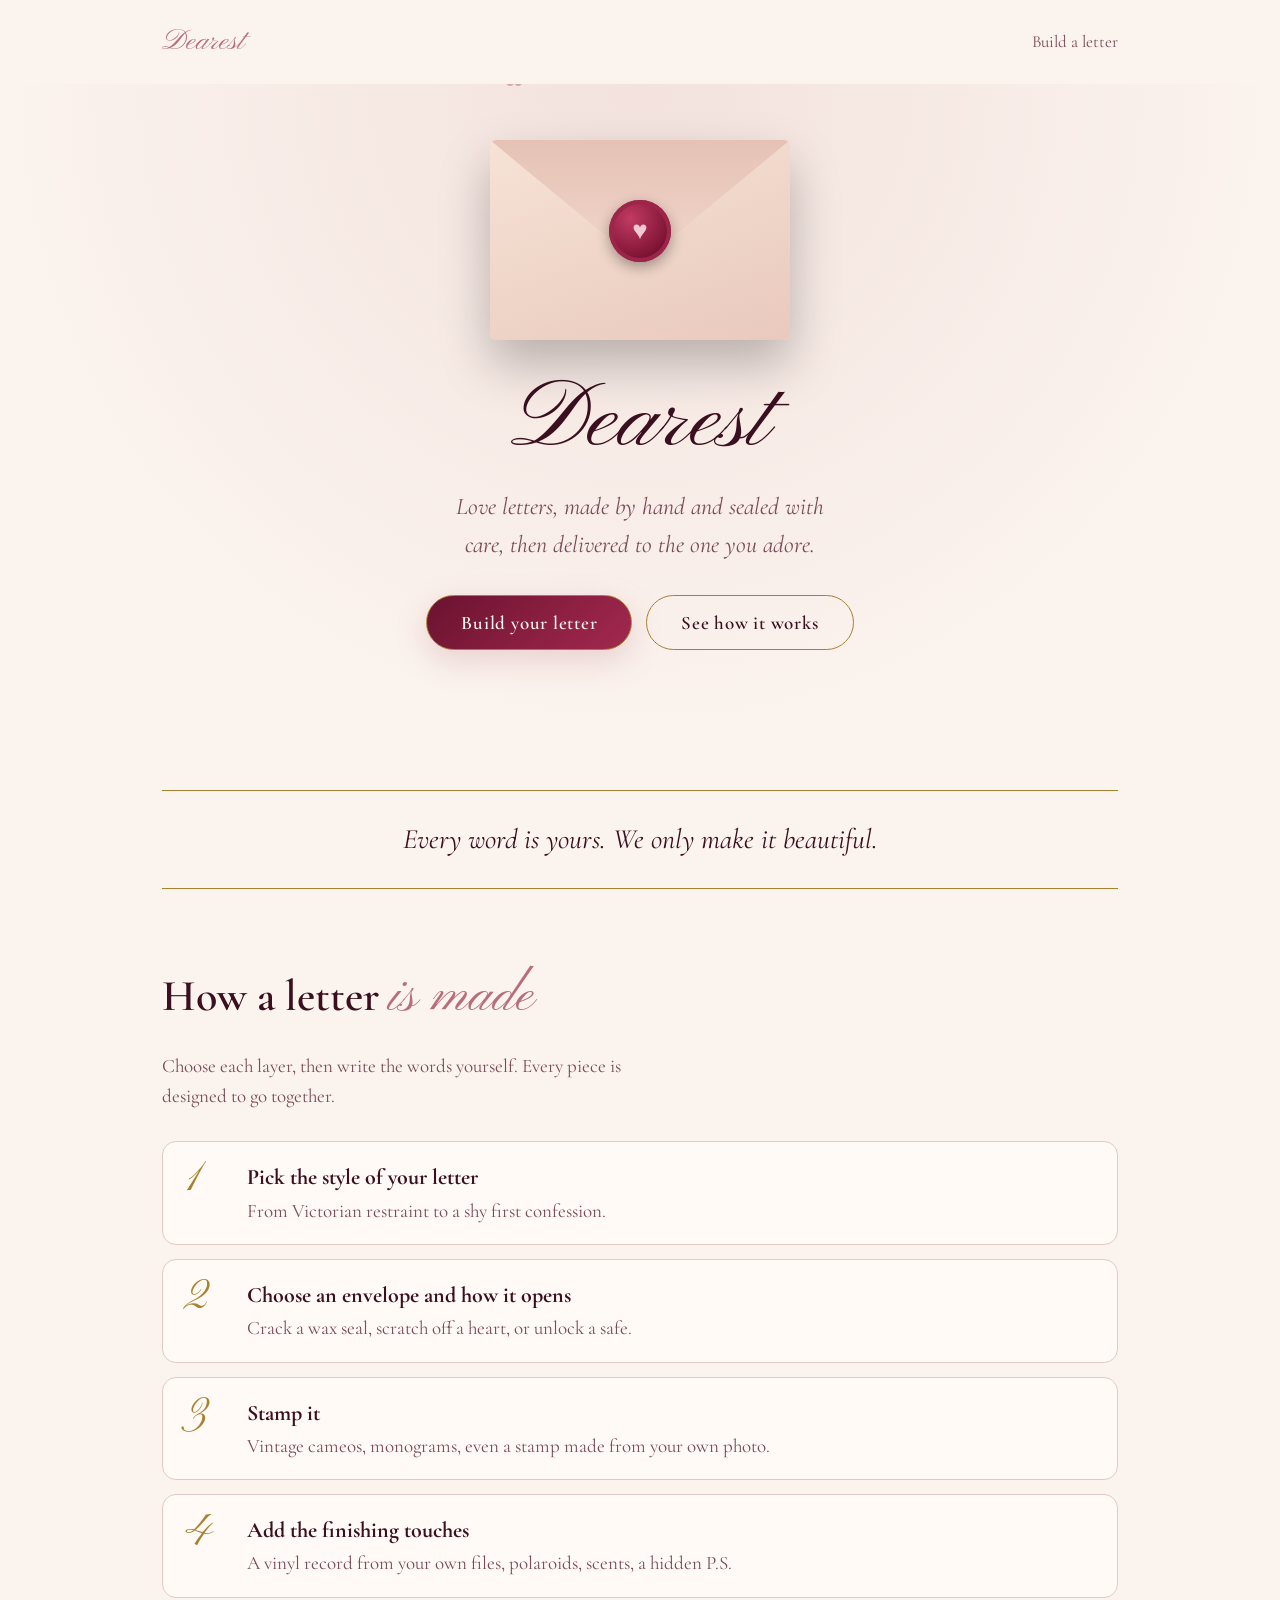
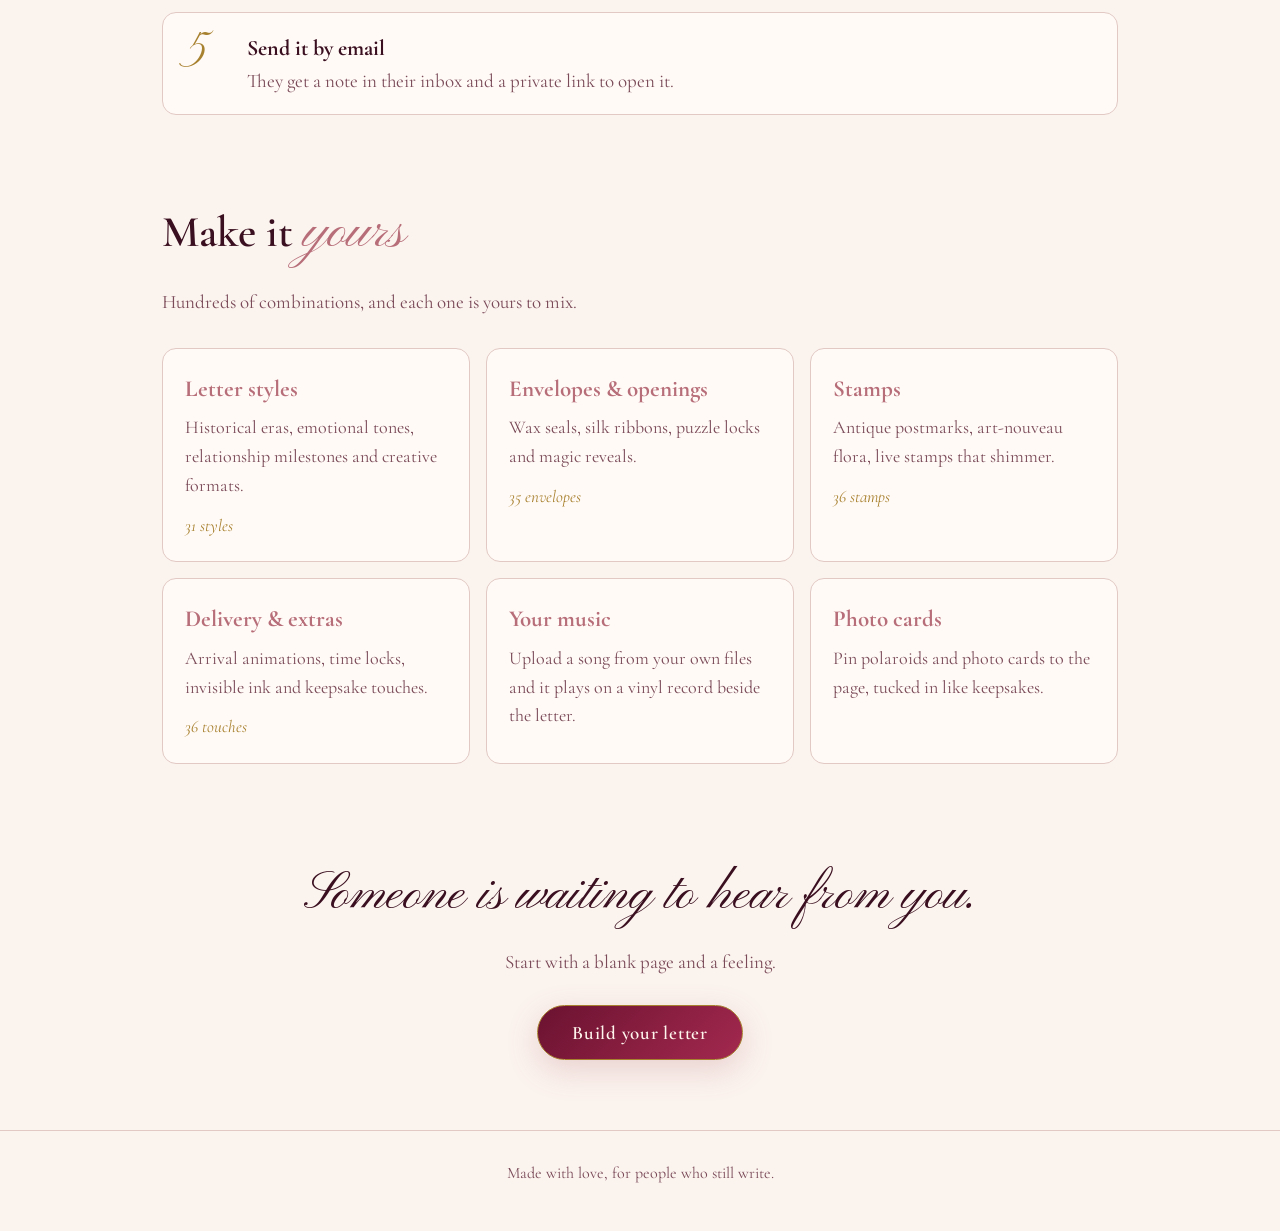
==== index.html @ af9ae64c "Rename Index.html to index.html" ====
<!DOCTYPE html>
<html lang="en">
<head>
<meta charset="utf-8">
<meta name="viewport" content="width=device-width, initial-scale=1, viewport-fit=cover">
<title>Dearest — Love letters, made by hand</title>
<link rel="preconnect" href="https://fonts.googleapis.com">
<link rel="preconnect" href="https://fonts.gstatic.com" crossorigin>
<link href="https://fonts.googleapis.com/css2?family=Cormorant+Garamond:ital,wght@0,400;0,600;1,400&family=Pinyon+Script&display=swap" rel="stylesheet">
<style>
:root{
  --bg:#fbf3ee; --bg2:#f3e2dd; --ink:#3a0f1f; --muted:#7a4a58;
  --wine:#6b1230; --rose:#b76e79; --gold:#a8812f; --card:#fffaf6; --line:#e2c9c4;
  --btn-text:#fff6ee; --glow:#b76e7940;
  box-sizing:border-box;
  padding-top:env(safe-area-inset-top,0px); padding-bottom:env(safe-area-inset-bottom,0px);
}
@media (prefers-color-scheme: dark){
  :root:not([data-theme="light"]){
    --bg:#1d0711; --bg2:#2b0c1a; --ink:#f7e6e1; --muted:#cfa3ac;
    --wine:#8c1d46; --rose:#e0a3a9; --gold:#d9b66a; --card:#2a0d19; --line:#51202f;
    --btn-text:#fff6ee; --glow:#e0a3a940;
  }
}
:root[data-theme="dark"]{
  --bg:#1d0711; --bg2:#2b0c1a; --ink:#f7e6e1; --muted:#cfa3ac;
  --wine:#8c1d46; --rose:#e0a3a9; --gold:#d9b66a; --card:#2a0d19; --line:#51202f;
  --btn-text:#fff6ee; --glow:#e0a3a940;
}
*{box-sizing:border-box}
html{scroll-padding-top:env(safe-area-inset-top,0px)}
body{margin:0;background:var(--bg);color:var(--ink);font-family:"Cormorant Garamond",Georgia,"Times New Roman",serif;font-size:19px;line-height:1.6}
.script{font-family:"Pinyon Script","Snell Roundhand","Brush Script MT",cursive;font-weight:400}
a{color:inherit}
.view{display:none}
.view.on{display:block}
nav{display:flex;justify-content:space-between;align-items:center;padding:18px 22px;max-width:1000px;margin:0 auto}
nav .logo{font-size:30px;color:var(--rose);text-decoration:none}
nav a.link{font-size:17px;color:var(--muted);text-decoration:none}
.btn{display:inline-block;background:linear-gradient(135deg,var(--wine),#a3294f);color:var(--btn-text);border:1px solid var(--gold);padding:15px 34px;border-radius:999px;font:600 19px "Cormorant Garamond",Georgia,serif;letter-spacing:.04em;text-decoration:none;cursor:pointer;box-shadow:0 10px 30px var(--glow);transition:transform .2s,box-shadow .2s}
.btn:hover{transform:translateY(-2px);box-shadow:0 14px 36px var(--glow)}
.btn:focus-visible,a:focus-visible,button:focus-visible,textarea:focus-visible,input:focus-visible{outline:2px solid var(--gold);outline-offset:3px}
.btn.ghost{background:transparent;color:var(--ink);box-shadow:none}

/* hero */
.hero{position:relative;text-align:center;padding:56px 22px 90px;overflow:hidden;background:radial-gradient(ellipse at 50% 0%,var(--bg2),var(--bg) 70%)}
.envelope{width:min(300px,70vw);margin:0 auto 34px;position:relative;aspect-ratio:3/2;animation:float 6s ease-in-out infinite}
.env-body{position:absolute;inset:0;background:linear-gradient(160deg,#f6e3d6,#e9c9bd);border-radius:6px;box-shadow:0 24px 50px #00000040}
.env-flap{position:absolute;left:0;right:0;top:0;height:62%;background:linear-gradient(180deg,#e6c2b6,#f1d6ca);clip-path:polygon(0 0,100% 0,50% 100%);border-radius:6px 6px 0 0}
.seal{position:absolute;left:50%;top:50%;width:62px;height:62px;margin:-40px 0 0 -31px;border-radius:50%;background:radial-gradient(circle at 35% 30%,#c23a62,#7a1232 70%);box-shadow:0 5px 14px #00000055,inset 0 0 0 4px #9c2549;display:grid;place-items:center;color:#f3c9d1;font-size:26px}
@keyframes float{0%,100%{transform:translateY(0) rotate(-1.5deg)}50%{transform:translateY(-12px) rotate(1.5deg)}}
.hero h1{margin:0;font-size:clamp(54px,12vw,96px);line-height:1;color:var(--ink)}
.hero p.lede{max-width:34ch;margin:18px auto 30px;font-size:clamp(20px,3.6vw,24px);color:var(--muted);font-style:italic}
.hero .btns{display:flex;gap:14px;justify-content:center;flex-wrap:wrap}
.petals span{position:absolute;top:-30px;color:var(--rose);opacity:.5;animation:fall linear infinite;pointer-events:none}
@keyframes fall{to{transform:translateY(110vh) rotate(360deg)}}

section.block{max-width:1000px;margin:0 auto;padding:64px 22px 10px}
h2{font-size:clamp(32px,6vw,44px);font-weight:600;margin:0 0 10px;color:var(--ink)}
h2 .script{font-size:1.25em;color:var(--rose)}
.sub{color:var(--muted);max-width:52ch;margin:0 0 30px}
.promise{margin:50px auto 0;max-width:1000px;padding:0 22px}
.promise div{border-top:1px solid var(--gold);border-bottom:1px solid var(--gold);padding:26px 8px;text-align:center;font-size:clamp(22px,4vw,28px);font-style:italic;color:var(--ink)}

.steps{list-style:none;padding:0;margin:0;display:grid;gap:14px;counter-reset:s}
.steps li{counter-increment:s;display:grid;grid-template-columns:48px 1fr;gap:16px;align-items:start;background:var(--card);border:1px solid var(--line);border-radius:14px;padding:18px 20px}
.steps li::before{content:counter(s);font-family:"Pinyon Script",cursive;font-size:40px;line-height:1;color:var(--gold)}
.steps b{display:block;font-size:22px}
.steps span{color:var(--muted)}

.grid{display:grid;grid-template-columns:repeat(auto-fit,minmax(250px,1fr));gap:16px}
.card{background:var(--card);border:1px solid var(--line);border-radius:14px;padding:22px}
.card h3{margin:0 0 6px;font-size:23px;color:var(--rose)}
.card p{margin:0;color:var(--muted);font-size:18px}
.card .n{display:block;margin-top:12px;color:var(--gold);font-style:italic;font-size:17px}

.cta{text-align:center;padding:80px 22px 70px}
.cta h2{font-size:clamp(34px,7vw,52px)}
footer{text-align:center;padding:30px 22px 44px;color:var(--muted);font-size:16px;border-top:1px solid var(--line)}

/* builder */
.builder{max-width:760px;margin:0 auto;padding:10px 22px 70px}
.builder h1{font-size:clamp(44px,9vw,64px);margin:0;color:var(--rose);line-height:1.1}
.builder .intro{color:var(--muted);margin:6px 0 28px}
.panel{background:var(--card);border:1px solid var(--line);border-radius:16px;margin-bottom:12px;overflow:hidden}
.panel summary{list-style:none;cursor:pointer;padding:18px 20px;display:flex;gap:14px;align-items:center}
.panel summary::-webkit-details-marker{display:none}
.panel .num{font-family:"Pinyon Script",cursive;font-size:36px;color:var(--gold);width:34px;line-height:1}
.panel .t{flex:1}
.panel .t b{display:block;font-size:22px}
.panel .t small{color:var(--muted);font-size:16px}
.panel .chev{color:var(--rose);transition:transform .25s}
.panel[open] .chev{transform:rotate(90deg)}
.panel .body{padding:2px 20px 22px;border-top:1px solid var(--line);color:var(--muted)}
.chips{display:flex;flex-wrap:wrap;gap:8px;margin:14px 0 0}
.chip{border:1px solid var(--line);background:var(--bg);color:var(--ink);border-radius:999px;padding:7px 15px;font:400 17px "Cormorant Garamond",Georgia,serif;cursor:pointer}
.chip[aria-pressed="true"]{background:var(--wine);color:var(--btn-text);border-color:var(--gold)}
.note{margin-top:14px;font-style:italic;color:var(--gold)}
textarea,input[type=email],input[type=text]{width:100%;margin-top:12px;background:var(--bg);color:var(--ink);border:1px solid var(--line);border-radius:12px;padding:14px;font:400 19px "Cormorant Garamond",Georgia,serif}
textarea{min-height:150px;resize:vertical}
label.file{display:block;margin-top:12px;border:1px dashed var(--rose);border-radius:12px;padding:16px;text-align:center;color:var(--rose);cursor:pointer}
.bar{display:flex;gap:12px;justify-content:space-between;align-items:center;flex-wrap:wrap;margin-top:26px}
@media (prefers-reduced-motion:reduce){.envelope,.petals span{animation:none}.btn{transition:none}}
</style>
</head>
<body>

<!-- LANDING -->
<div class="view on" id="home">
  <nav><a class="logo script" href="#home">Dearest</a><a class="link" href="#build">Build a letter</a></nav>
  <header class="hero">
    <div class="petals" aria-hidden="true"></div>
    <div class="envelope" aria-hidden="true"><div class="env-body"></div><div class="env-flap"></div><div class="seal">♥</div></div>
    <h1 class="script">Dearest</h1>
    <p class="lede">Love letters, made by hand and sealed with care, then delivered to the one you adore.</p>
    <div class="btns"><a class="btn" href="#build">Build your letter</a><a class="btn ghost" href="#how">See how it works</a></div>
  </header>

  <div class="promise"><div>Every word is yours. We only make it beautiful.</div></div>

  <section class="block" id="how">
    <h2>How a letter <span class="script">is made</span></h2>
    <p class="sub">Choose each layer, then write the words yourself. Every piece is designed to go together.</p>
    <ol class="steps">
      <li><div><b>Pick the style of your letter</b><span>From Victorian restraint to a shy first confession.</span></div></li>
      <li><div><b>Choose an envelope and how it opens</b><span>Crack a wax seal, scratch off a heart, or unlock a safe.</span></div></li>
      <li><div><b>Stamp it</b><span>Vintage cameos, monograms, even a stamp made from your own photo.</span></div></li>
      <li><div><b>Add the finishing touches</b><span>A vinyl record from your own files, polaroids, scents, a hidden P.S.</span></div></li>
      <li><div><b>Send it by email</b><span>They get a note in their inbox and a private link to open it.</span></div></li>
    </ol>
  </section>

  <section class="block">
    <h2>Make it <span class="script">yours</span></h2>
    <p class="sub">Hundreds of combinations, and each one is yours to mix.</p>
    <div class="grid">
      <div class="card"><h3>Letter styles</h3><p>Historical eras, emotional tones, relationship milestones and creative formats.</p><span class="n">31 styles</span></div>
      <div class="card"><h3>Envelopes &amp; openings</h3><p>Wax seals, silk ribbons, puzzle locks and magic reveals.</p><span class="n">35 envelopes</span></div>
      <div class="card"><h3>Stamps</h3><p>Antique postmarks, art-nouveau flora, live stamps that shimmer.</p><span class="n">36 stamps</span></div>
      <div class="card"><h3>Delivery &amp; extras</h3><p>Arrival animations, time locks, invisible ink and keepsake touches.</p><span class="n">36 touches</span></div>
      <div class="card"><h3>Your music</h3><p>Upload a song from your own files and it plays on a vinyl record beside the letter.</p></div>
      <div class="card"><h3>Photo cards</h3><p>Pin polaroids and photo cards to the page, tucked in like keepsakes.</p></div>
    </div>
  </section>

  <section class="cta">
    <h2 class="script">Someone is waiting to hear from you.</h2>
    <p class="sub" style="margin:0 auto 28px">Start with a blank page and a feeling.</p>
    <a class="btn" href="#build">Build your letter</a>
  </section>
  <footer>Made with love, for people who still write.</footer>
</div>

<!-- BUILDER OUTLINE -->
<div class="view" id="build">
  <nav><a class="logo script" href="#home">Dearest</a><a class="link" href="#home">Back home</a></nav>
  <main class="builder">
    <h1 class="script">Build your letter</h1>
    <p class="intro">Work through each step in any order. Pieces that suit each other will be suggested as you go.</p>

    <details class="panel" open>
      <summary><span class="num script">1</span><span class="t"><b>Letter style</b><small>The voice and mood of your letter</small></span><span class="chev">›</span></summary>
      <div class="body">
        <div>Historical eras, emotional tones, milestones, and creative styles.</div>
        <div class="chips" data-single>
          <button class="chip" aria-pressed="false">Victorian Formal</button>
          <button class="chip" aria-pressed="false">Gothic Romance</button>
          <button class="chip" aria-pressed="false">Shy &amp; Hesitant</button>
          <button class="chip" aria-pressed="false">Long-Distance Lifeline</button>
          <button class="chip" aria-pressed="false">Open When…</button>
        </div>
        <div class="note">A preview of the styles. All 31 will live here.</div>
      </div>
    </details>

    <details class="panel">
      <summary><span class="num script">2</span><span class="t"><b>Envelope &amp; opening</b><small>How your letter is sealed and revealed</small></span><span class="chev">›</span></summary>
      <div class="body">
        <div class="chips" data-single>
          <button class="chip" aria-pressed="false">Regal Wax Seal</button>
          <button class="chip" aria-pressed="false">Scratch-Off Heart</button>
          <button class="chip" aria-pressed="false">Vintage Airmail</button>
          <button class="chip" aria-pressed="false">Blooming Rose</button>
        </div>
        <div class="note">35 envelopes coming here.</div>
      </div>
    </details>

    <details class="panel">
      <summary><span class="num script">3</span><span class="t"><b>Stamp</b><small>The finishing mark on the envelope</small></span><span class="chev">›</span></summary>
      <div class="body">
        <div class="chips" data-single>
          <button class="chip" aria-pressed="false">Intertwined Initials</button>
          <button class="chip" aria-pressed="false">Victorian Cameo</button>
          <button class="chip" aria-pressed="false">Polaroid Frame</button>
          <button class="chip" aria-pressed="false">Heartbeat Pulse</button>
        </div>
        <div class="note">36 stamps coming here.</div>
      </div>
    </details>

    <details class="panel">
      <summary><span class="num script">4</span><span class="t"><b>Delivery &amp; extras</b><small>Arrival, locks, and little surprises</small></span><span class="chev">›</span></summary>
      <div class="body">
        <div class="chips">
          <button class="chip" aria-pressed="false">Countdown Vault</button>
          <button class="chip" aria-pressed="false">Scratch-Off P.S.</button>
          <button class="chip" aria-pressed="false">Invisible Ink</button>
          <button class="chip" aria-pressed="false">Dried Petal Spill</button>
          <button class="chip" aria-pressed="false">Shake to Open</button>
        </div>
        <div class="note">Pick as many as you like. 36 touches coming here.</div>
      </div>
    </details>

    <details class="panel">
      <summary><span class="num script">5</span><span class="t"><b>Music &amp; photos</b><small>A vinyl record and keepsake photo cards</small></span><span class="chev">›</span></summary>
      <div class="body">
        <label class="file">♪ Choose a song from your files<input type="file" accept="audio/*" hidden></label>
        <label class="file">✿ Add photos for your photo cards<input type="file" accept="image/*" multiple hidden></label>
        <div class="note">Your music stays yours. It plays on a vinyl record next to the letter.</div>
      </div>
    </details>

    <details class="panel">
      <summary><span class="num script">6</span><span class="t"><b>Write your words</b><small>Only you can write this part</small></span><span class="chev">›</span></summary>
      <div class="body">
        <textarea placeholder="My dearest…" aria-label="Your letter"></textarea>
      </div>
    </details>

    <details class="panel">
      <summary><span class="num script">7</span><span class="t"><b>Send by email</b><small>Their inbox, your private link</small></span><span class="chev">›</span></summary>
      <div class="body">
        <input type="text" placeholder="Their name" aria-label="Recipient name">
        <input type="email" placeholder="Their email address" aria-label="Recipient email">
        <div class="note">They’ll receive a short note with a link to open your letter.</div>
      </div>
    </details>

    <div class="bar">
      <a class="btn ghost" href="#home">Back</a>
      <button class="btn" type="button" id="preview">Preview &amp; send</button>
    </div>
    <p class="note" id="msg" role="status"></p>
  </main>
</div>

<script>
(function(){
  function show(){
    var v=(location.hash||"#home").slice(1);
    if(v!=="build") v="home";
    document.getElementById("home").classList.toggle("on",v==="home");
    document.getElementById("build").classList.toggle("on",v==="build");
    window.scrollTo(0,0);
  }
  window.addEventListener("hashchange",show); show();

  var p=document.querySelector(".petals"), glyphs=["♥","❀","✿"];
  for(var i=0;i<12;i++){
    var s=document.createElement("span");
    s.textContent=glyphs[i%3];
    s.style.left=(Math.random()*100)+"%";
    s.style.fontSize=(14+Math.random()*16)+"px";
    s.style.animationDuration=(12+Math.random()*12)+"s";
    s.style.animationDelay=(-Math.random()*20)+"s";
    p.appendChild(s);
  }

  document.querySelectorAll(".chips").forEach(function(g){
    var single=g.hasAttribute("data-single");
    g.addEventListener("click",function(e){
      var c=e.target.closest(".chip"); if(!c) return;
      var on=c.getAttribute("aria-pressed")==="true";
      if(single) g.querySelectorAll(".chip").forEach(function(x){x.setAttribute("aria-pressed","false")});
      c.setAttribute("aria-pressed",on&&!single?"false":"true");
    });
  });

  document.getElementById("preview").addEventListener("click",function(){
    document.getElementById("msg").textContent="Preview and sending will be built in the next step.";
  });
})();
</script>
</body>
</html>
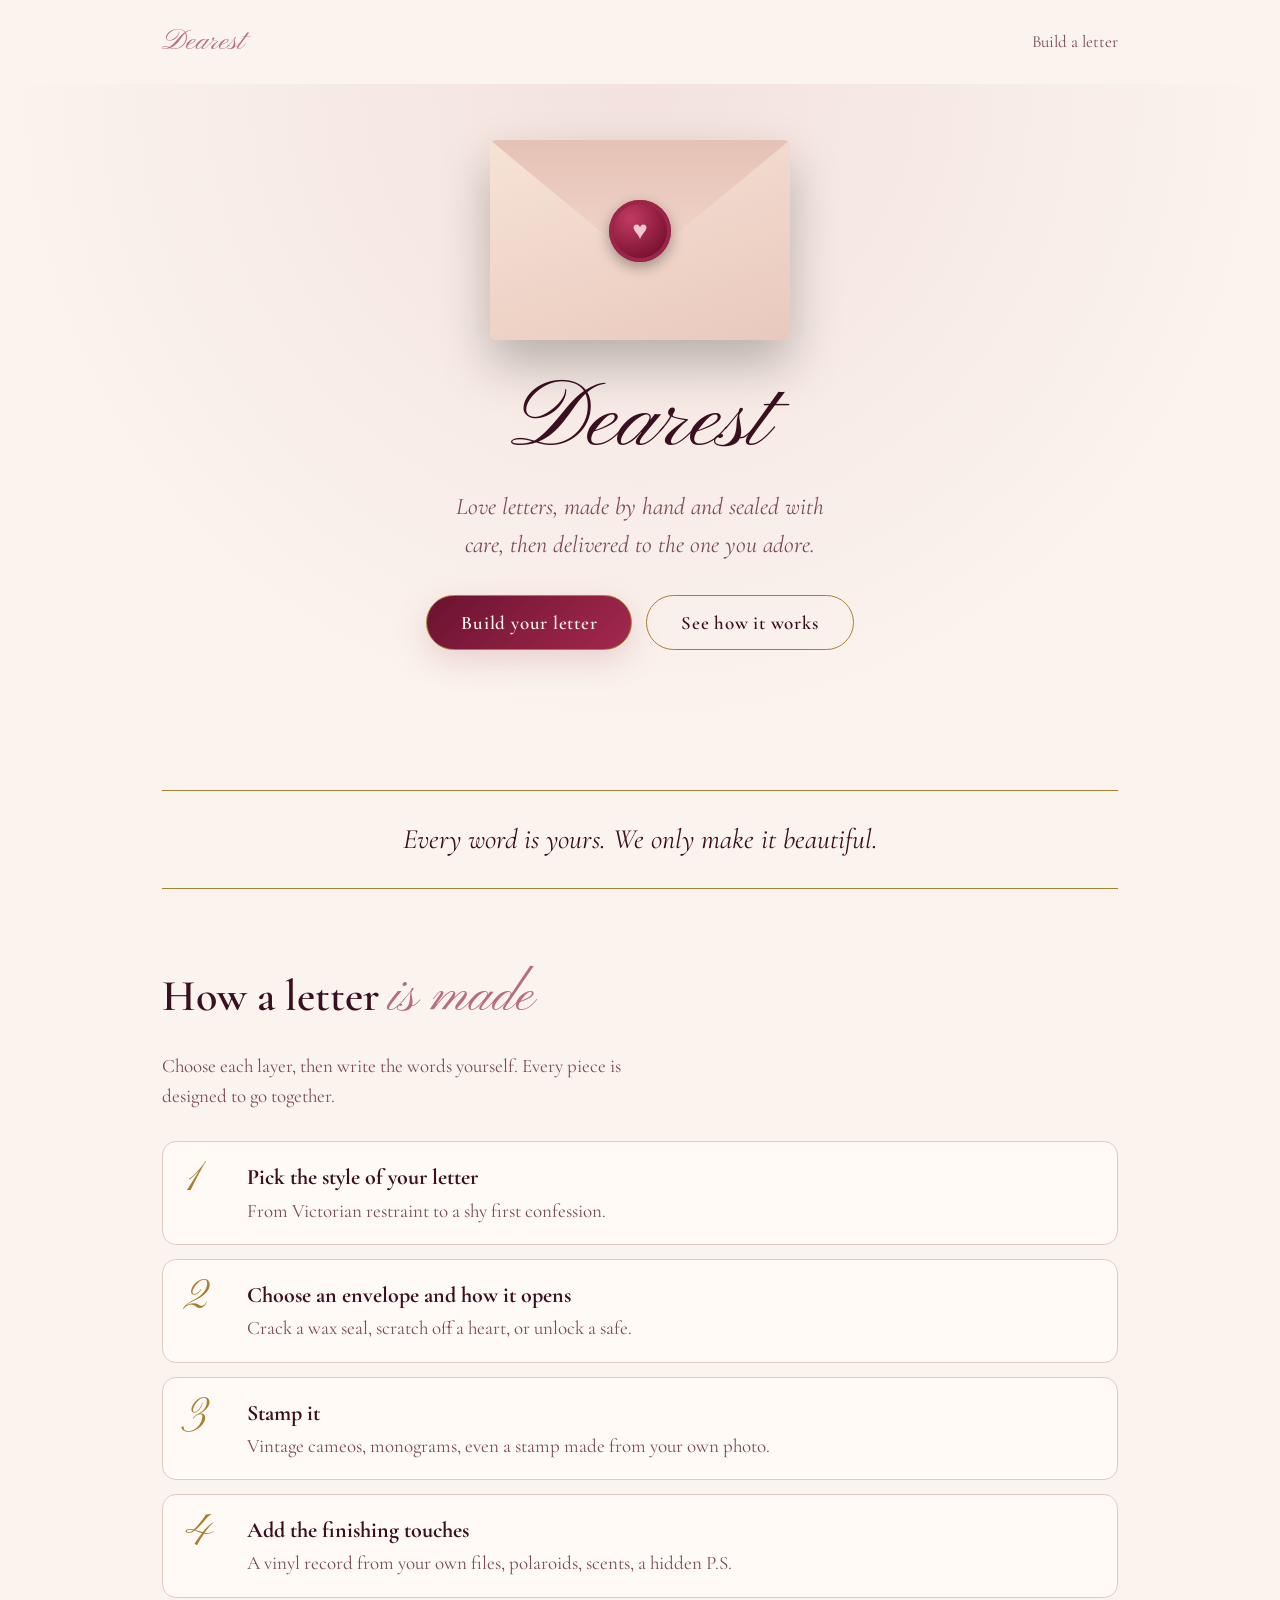
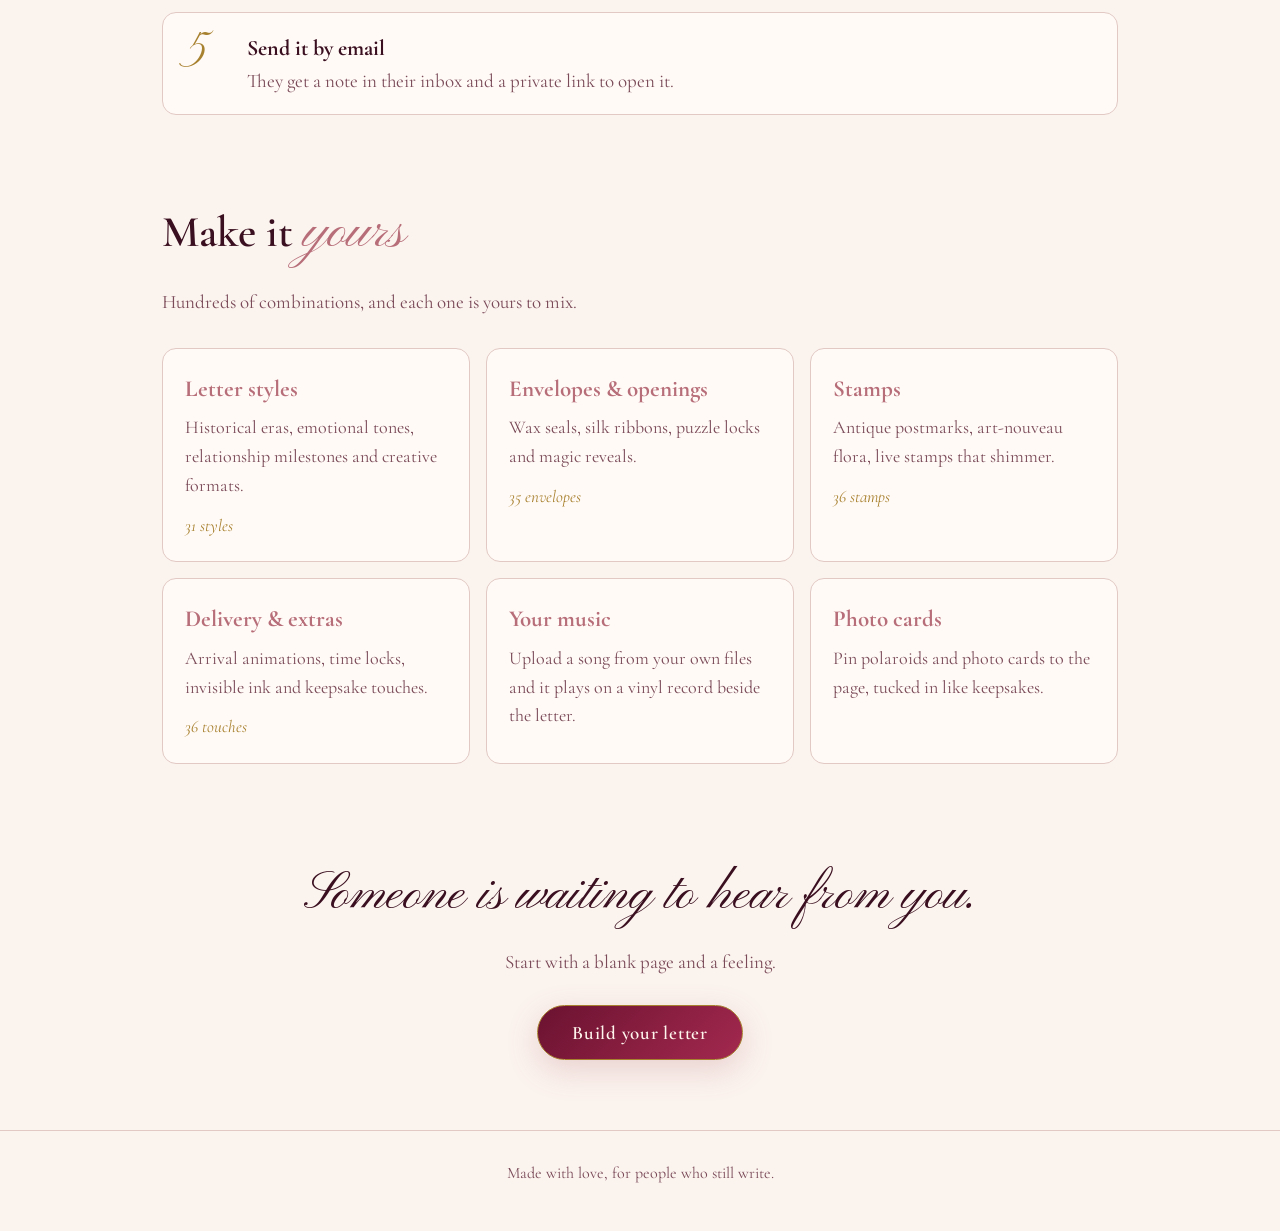
==== commit 296470fa: "Add files via upload" ====
--- a/index.html
+++ b/index.html
@@ -100,6 +100,8 @@
 textarea{min-height:150px;resize:vertical}
 label.file{display:block;margin-top:12px;border:1px dashed var(--rose);border-radius:12px;padding:16px;text-align:center;color:var(--rose);cursor:pointer}
 .bar{display:flex;gap:12px;justify-content:space-between;align-items:center;flex-wrap:wrap;margin-top:26px}
+.grp{flex-basis:100%;margin:16px 0 0;font:italic 600 21px/1.2 "Cormorant Garamond",Georgia,serif;color:var(--rose)}
+.grp:first-child{margin-top:0}
 @media (prefers-reduced-motion:reduce){.envelope,.petals span{animation:none}.btn{transition:none}}
 </style>
 </head>
@@ -162,54 +164,32 @@
       <summary><span class="num script">1</span><span class="t"><b>Letter style</b><small>The voice and mood of your letter</small></span><span class="chev">›</span></summary>
       <div class="body">
         <div>Historical eras, emotional tones, milestones, and creative styles.</div>
-        <div class="chips" data-single>
-          <button class="chip" aria-pressed="false">Victorian Formal</button>
-          <button class="chip" aria-pressed="false">Gothic Romance</button>
-          <button class="chip" aria-pressed="false">Shy &amp; Hesitant</button>
-          <button class="chip" aria-pressed="false">Long-Distance Lifeline</button>
-          <button class="chip" aria-pressed="false">Open When…</button>
-        </div>
-        <div class="note">A preview of the styles. All 31 will live here.</div>
+        <div class="chips" data-list="letter" data-single></div>
+        <div class="note">Choose one style. 31 to pick from.</div>
       </div>
     </details>
 
     <details class="panel">
       <summary><span class="num script">2</span><span class="t"><b>Envelope &amp; opening</b><small>How your letter is sealed and revealed</small></span><span class="chev">›</span></summary>
       <div class="body">
-        <div class="chips" data-single>
-          <button class="chip" aria-pressed="false">Regal Wax Seal</button>
-          <button class="chip" aria-pressed="false">Scratch-Off Heart</button>
-          <button class="chip" aria-pressed="false">Vintage Airmail</button>
-          <button class="chip" aria-pressed="false">Blooming Rose</button>
-        </div>
-        <div class="note">35 envelopes coming here.</div>
+        <div class="chips" data-list="envelope" data-single></div>
+        <div class="note">Choose one envelope. 35 to pick from.</div>
       </div>
     </details>
 
     <details class="panel">
       <summary><span class="num script">3</span><span class="t"><b>Stamp</b><small>The finishing mark on the envelope</small></span><span class="chev">›</span></summary>
       <div class="body">
-        <div class="chips" data-single>
-          <button class="chip" aria-pressed="false">Intertwined Initials</button>
-          <button class="chip" aria-pressed="false">Victorian Cameo</button>
-          <button class="chip" aria-pressed="false">Polaroid Frame</button>
-          <button class="chip" aria-pressed="false">Heartbeat Pulse</button>
-        </div>
-        <div class="note">36 stamps coming here.</div>
+        <div class="chips" data-list="stamp" data-single></div>
+        <div class="note">Choose one stamp. 36 to pick from.</div>
       </div>
     </details>
 
     <details class="panel">
       <summary><span class="num script">4</span><span class="t"><b>Delivery &amp; extras</b><small>Arrival, locks, and little surprises</small></span><span class="chev">›</span></summary>
       <div class="body">
-        <div class="chips">
-          <button class="chip" aria-pressed="false">Countdown Vault</button>
-          <button class="chip" aria-pressed="false">Scratch-Off P.S.</button>
-          <button class="chip" aria-pressed="false">Invisible Ink</button>
-          <button class="chip" aria-pressed="false">Dried Petal Spill</button>
-          <button class="chip" aria-pressed="false">Shake to Open</button>
-        </div>
-        <div class="note">Pick as many as you like. 36 touches coming here.</div>
+        <div class="chips" data-list="extras"></div>
+        <div class="note">Pick as many as you like. 36 to choose from.</div>
       </div>
     </details>
 
@@ -249,13 +229,25 @@
 <script>
 (function(){
   function show(){
-    var v=(location.hash||"#home").slice(1);
-    if(v!=="build") v="home";
+    var h=(location.hash||"#home").slice(1), v=h==="build"?"build":"home";
     document.getElementById("home").classList.toggle("on",v==="home");
     document.getElementById("build").classList.toggle("on",v==="build");
-    window.scrollTo(0,0);
+    if(h==="how") document.getElementById("how").scrollIntoView({behavior:"smooth"}); else window.scrollTo(0,0);
   }
   window.addEventListener("hashchange",show); show();
+
+  var D={
+  letter:[["Historical & literary eras",["Victorian Formal","Romantic Era","Medieval Chivalric","Renaissance Humanist","Roaring Twenties Jazz-Age","1940s Wartime Dispatch","Beat Generation"]],["Emotional tones",["Poetic & Lyrical","Gothic Romance","Playful & Teasing","Deeply Vulnerable","Shy & Hesitant","Erotic & Sensual","Angsty & Dramatic","Calm & Grounded"]],["Milestones & situations",["First Confession","Long-Distance Lifeline","Anniversary Chronicle","Just Because","Makeup & Apology","Reassurance","Marriage Proposal","Day-Of Wedding Note"]],["Creative styles",["Future Projection","Alternate Universe","Micro-Love Note","Bulleted Appreciation","Pop-Culture Tribute","Fiction Character POV","Open When…","Abstract Imagery"]]],
+  envelope:[["Classic & historical",["Regal Wax Seal","Victorian Lace Ribbon","Parchment Scroll","Vintage Airmail","Origami Secret","Telegram Pouch","Retro Cassette Sleeve","Gilded Foil Border"]],["Mood & theme",["Gothic Velvet Pouch","Cottagecore Pressed-Flower","Cyberpunk Neon Case","Celestial Star-Map","Minimalist Soft-Shadow","Watercolor Wash","Noir Detective Folder"]],["Interactive openings",["Tear-Here Strip","Scratch-Off Heart","Puzzle Lock Box","Combination Safe","Match-to-Light","Foggy Glass Wipe","Polaroid Pull-Out"]],["Magic reveals",["Magic Dust Dissolve","Floating Letter Drift","Blooming Rose","Confetti Burst","Smoke Reveal","Heartbeat Pulse"]],["Open when… & locked",["Countdown Vault","Geo-Fenced GPS","Weather-Responsive","Mood-Check","Silent Night Lock","Voice-Activated Seal","Shake to Open"]]],
+  stamp:[["Vintage & historical",["Victorian Silhouette","Wax-Cancel Circle","Mythological Cameo","Art Nouveau Flora","Retro Aerogramme","Botanical Press","Faded Postmark Grid"]],["Love & romance",["Anatomical Heart & Vines","Origami Crane","Intertwined Initials","Cupid’s Arrow","Constellation Connection","Eternal Knot","Red Lip Print"]],["Artistic & modern",["Watercolor Blot","Minimalist Line Art","Neon Barcode","Holographic Prism","Pop Art Explosion","Terrazzo","Bauhaus Heart"]],["Travel & nostalgia",["Passport Visa Ink","Mixtape Cassette","Message in a Bottle","Polaroid Frame","Luggage Tag","Pixel Heart"]],["Live stamps",["Heartbeat Pulse","Glint & Shimmer","Scratch-Clean","Sparkle Trail","Weather-Shifter","Peeling Edge","Sticking Sound","Wax Dripper","Ink-Pad Dipper"]]],
+  extras:[["How it arrives",["Mailbox Drop","Paper Airplane","Carrier Pigeon","Bottle Drift","Doorknob Slip","Sliding Coffee Mug","Terminal Decrypt","Rainy Window","Pop-Up Book"]],["Inside the envelope",["Perfume Spritz","Dried Petal Spill","Ambient Mixtape","Voice Note Record","Polaroid Paperclip","Ink Smudges & Tear Stains","Hidden Watermark","Lip-Print Kiss Seal","Pressed-Fern Border"]],["Interactive extras",["Scratch-Off P.S.","UV Invisible Ink","Burn After Reading","Origami Fortune Teller","Tear-Away Coupon","Relationship Timeline","Constellation Game","Memory Match"]],["Time locks & premium",["Sunrise/Sunset Unlock","Open in the Dark","Heartbeat Sync","Anniversary Vault","Shared Screen Sync","Security Question","One-Sentence Teaser","Rainy-Day Delivery","Spark Trail Cursor","Page-Flip Sounds"]]]
+  };
+  document.querySelectorAll("[data-list]").forEach(function(c){
+    D[c.dataset.list].forEach(function(g){
+      var h=document.createElement("h4");h.className="grp";h.textContent=g[0];c.appendChild(h);
+      g[1].forEach(function(n){var b=document.createElement("button");b.className="chip";b.setAttribute("aria-pressed","false");b.textContent=n;c.appendChild(b)});
+    });
+  });
 
   var p=document.querySelector(".petals"), glyphs=["♥","❀","✿"];
   for(var i=0;i<12;i++){
@@ -275,11 +267,15 @@
       var on=c.getAttribute("aria-pressed")==="true";
       if(single) g.querySelectorAll(".chip").forEach(function(x){x.setAttribute("aria-pressed","false")});
       c.setAttribute("aria-pressed",on&&!single?"false":"true");
+      var sm=g.closest(".panel").querySelector("small");if(!sm.dataset.d)sm.dataset.d=sm.textContent;
+      var sel=[].map.call(g.querySelectorAll('.chip[aria-pressed="true"]'),function(x){return x.textContent});
+      sm.textContent=sel.length?sel.join(", "):sm.dataset.d;
     });
   });
 
   document.getElementById("preview").addEventListener("click",function(){
-    document.getElementById("msg").textContent="Preview and sending will be built in the next step.";
+    var s=[].map.call(document.querySelectorAll('.chip[aria-pressed="true"]'),function(x){return x.textContent});
+    document.getElementById("msg").textContent=s.length?"So far you’ve chosen: "+s.join(", ")+". Live preview and sending come next.":"Pick a few options first. Live preview and sending come next.";
   });
 })();
 </script>
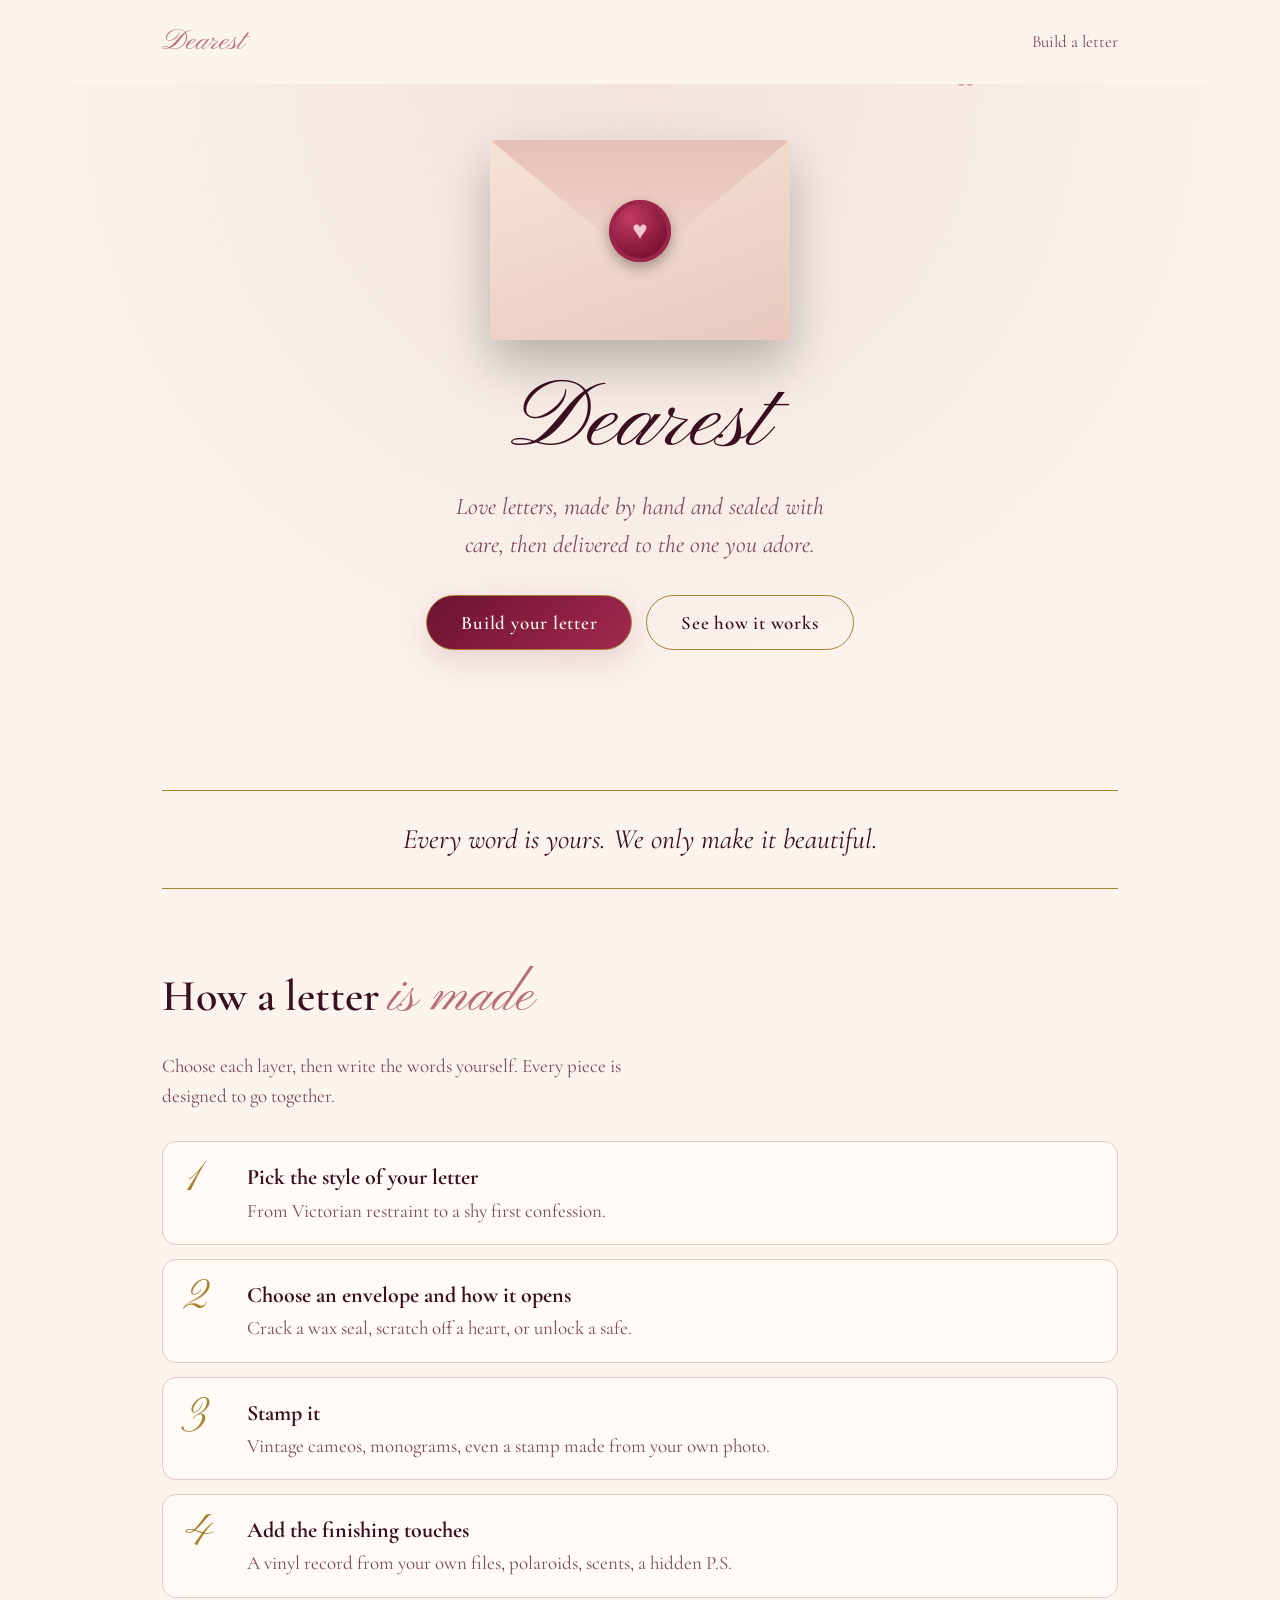
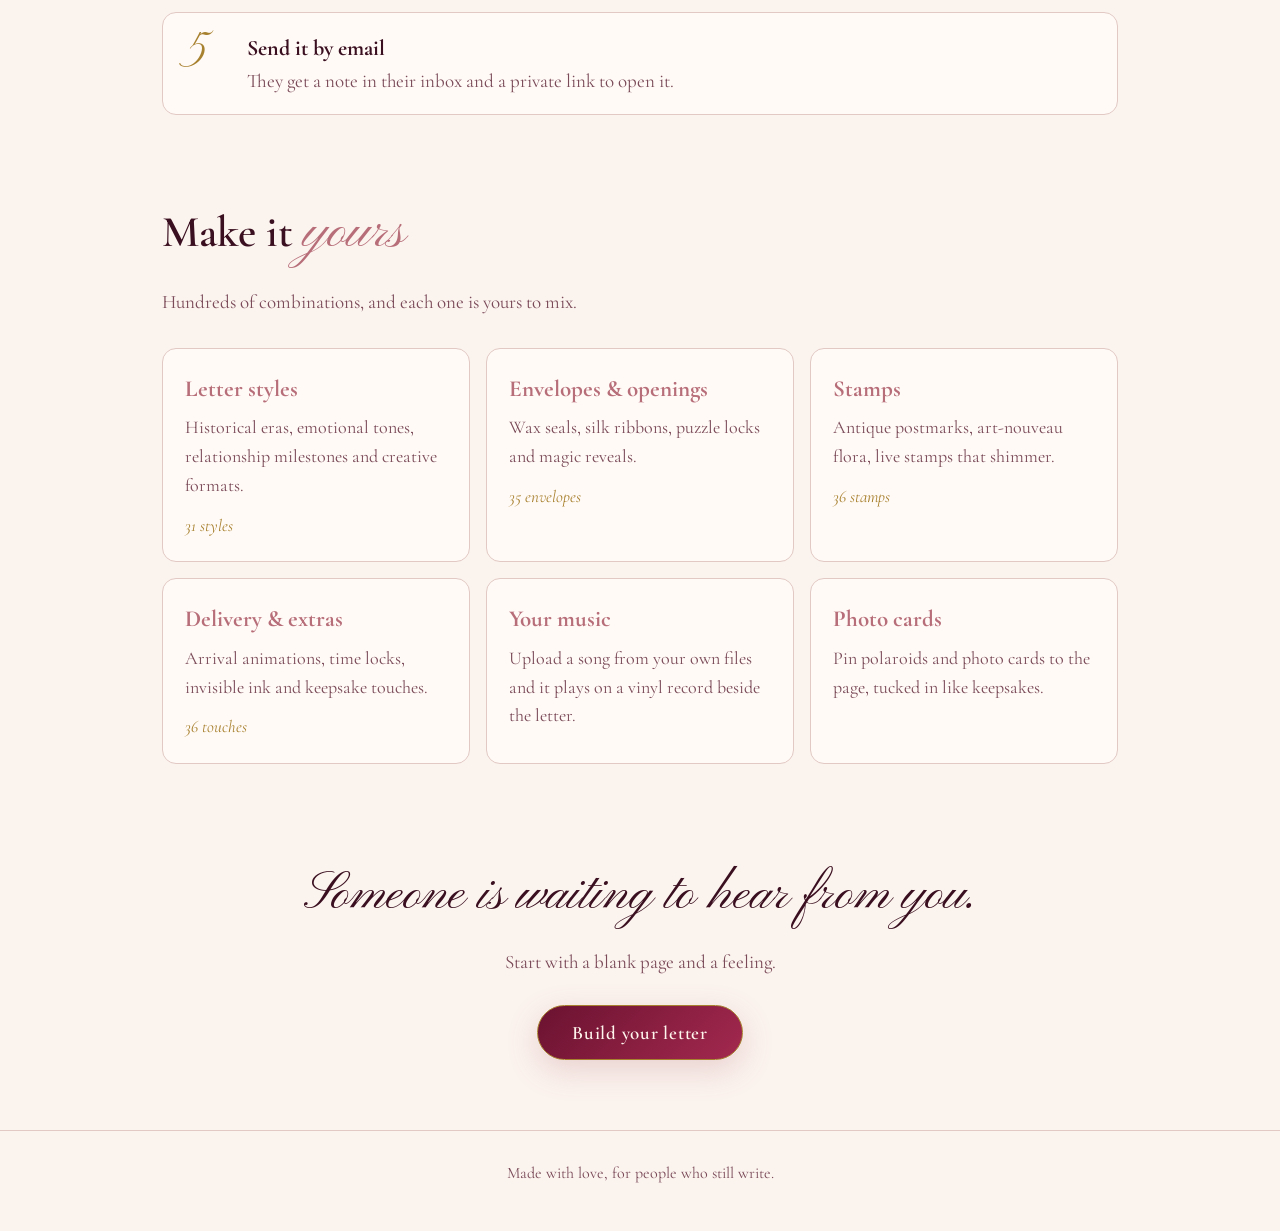
==== commit 42c1a899: "Update index.html" ====
--- a/index.html
+++ b/index.html
@@ -279,5 +279,6 @@
   });
 })();
 </script>
+  <script src="preview.js"></script>
 </body>
 </html>
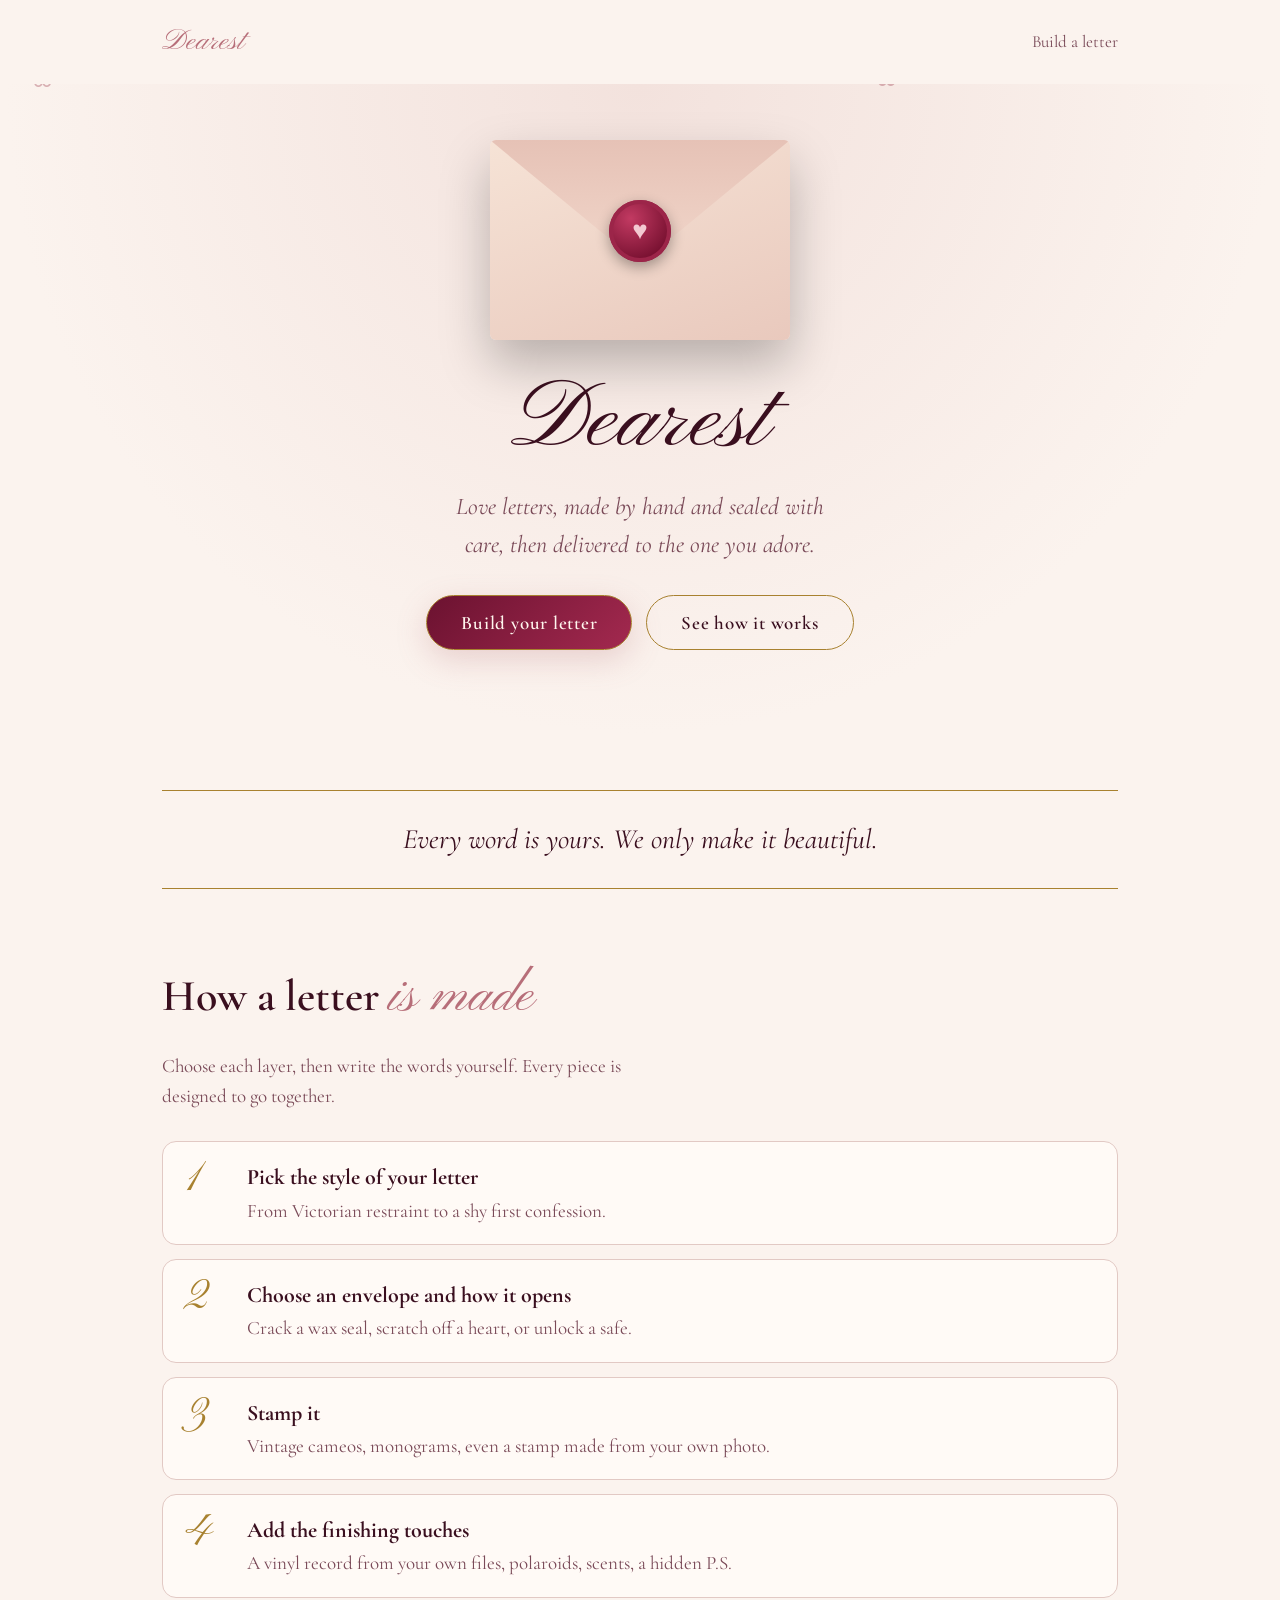
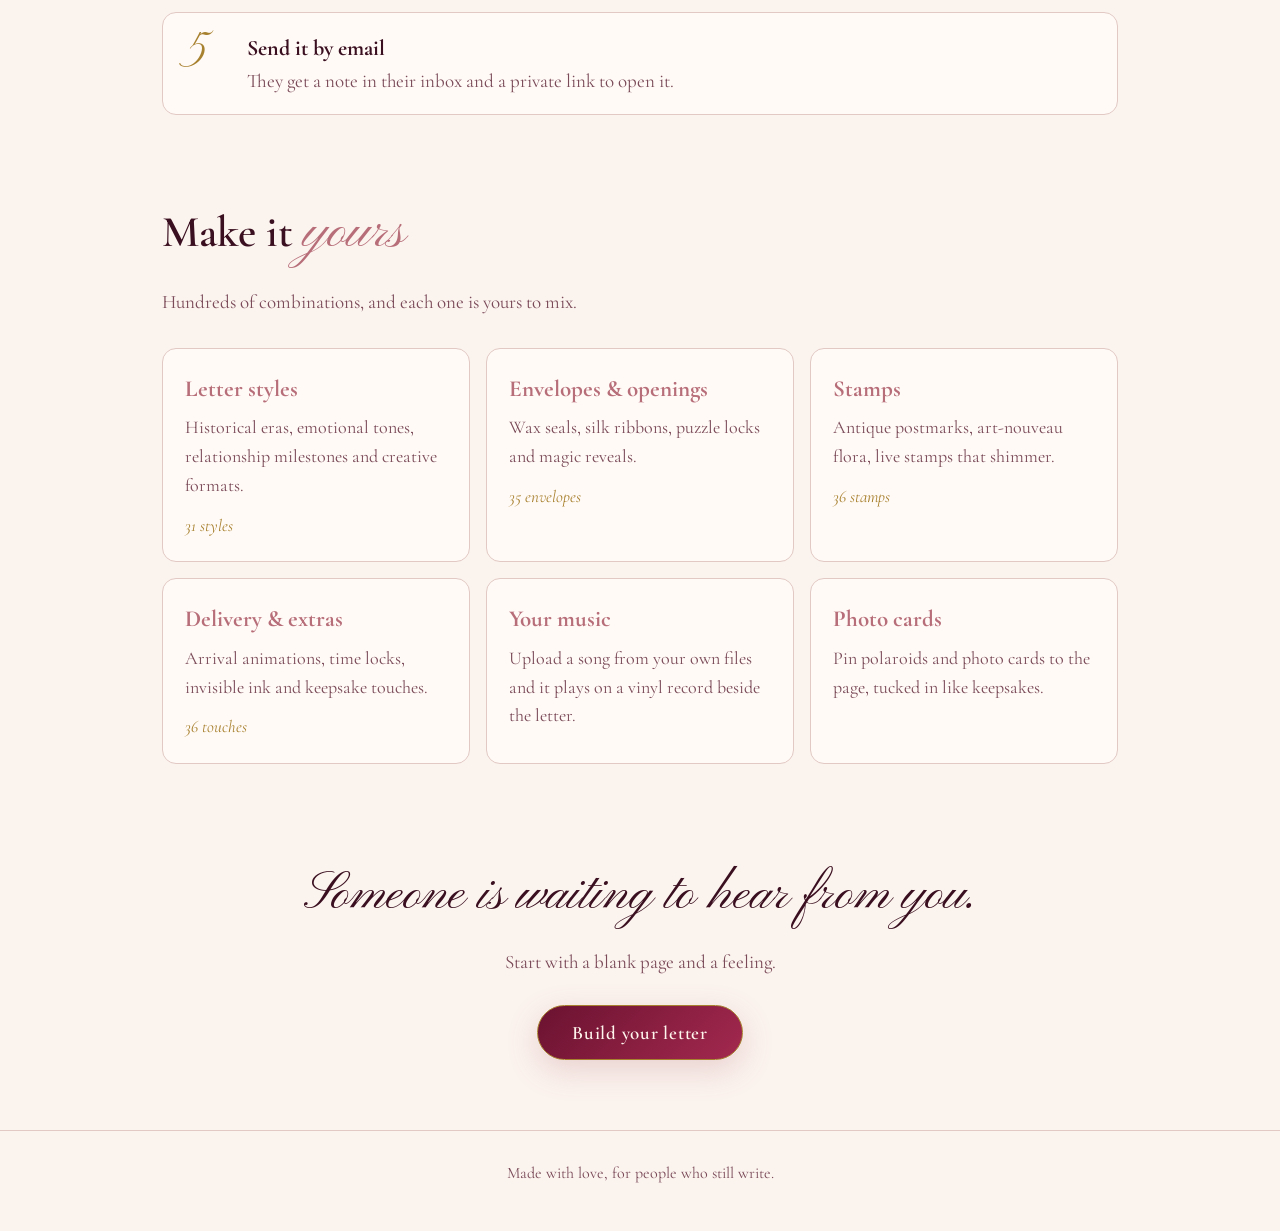
==== commit ad6b8ae9: "Add connect.js script to index.html" ====
--- a/index.html
+++ b/index.html
@@ -280,5 +280,6 @@
 })();
 </script>
   <script src="preview.js"></script>
+  <script src="connect.js"></script>
 </body>
 </html>
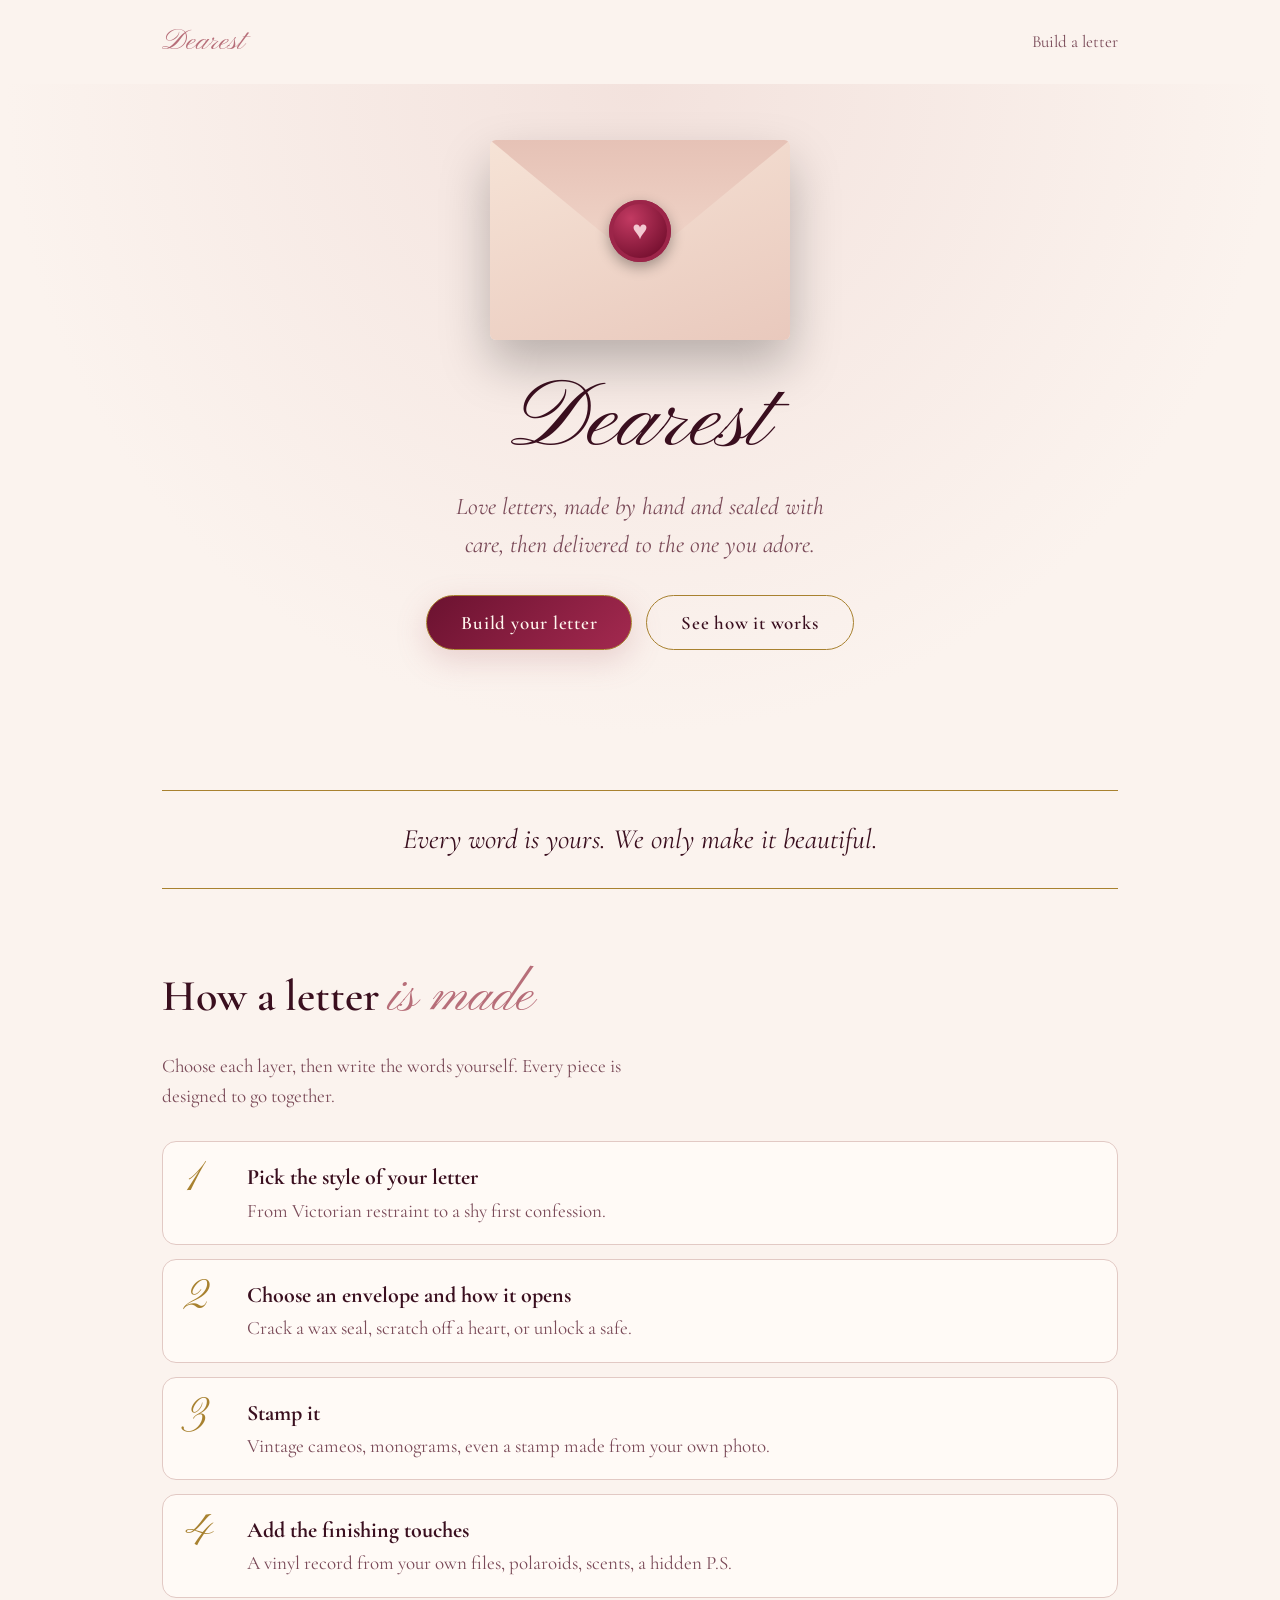
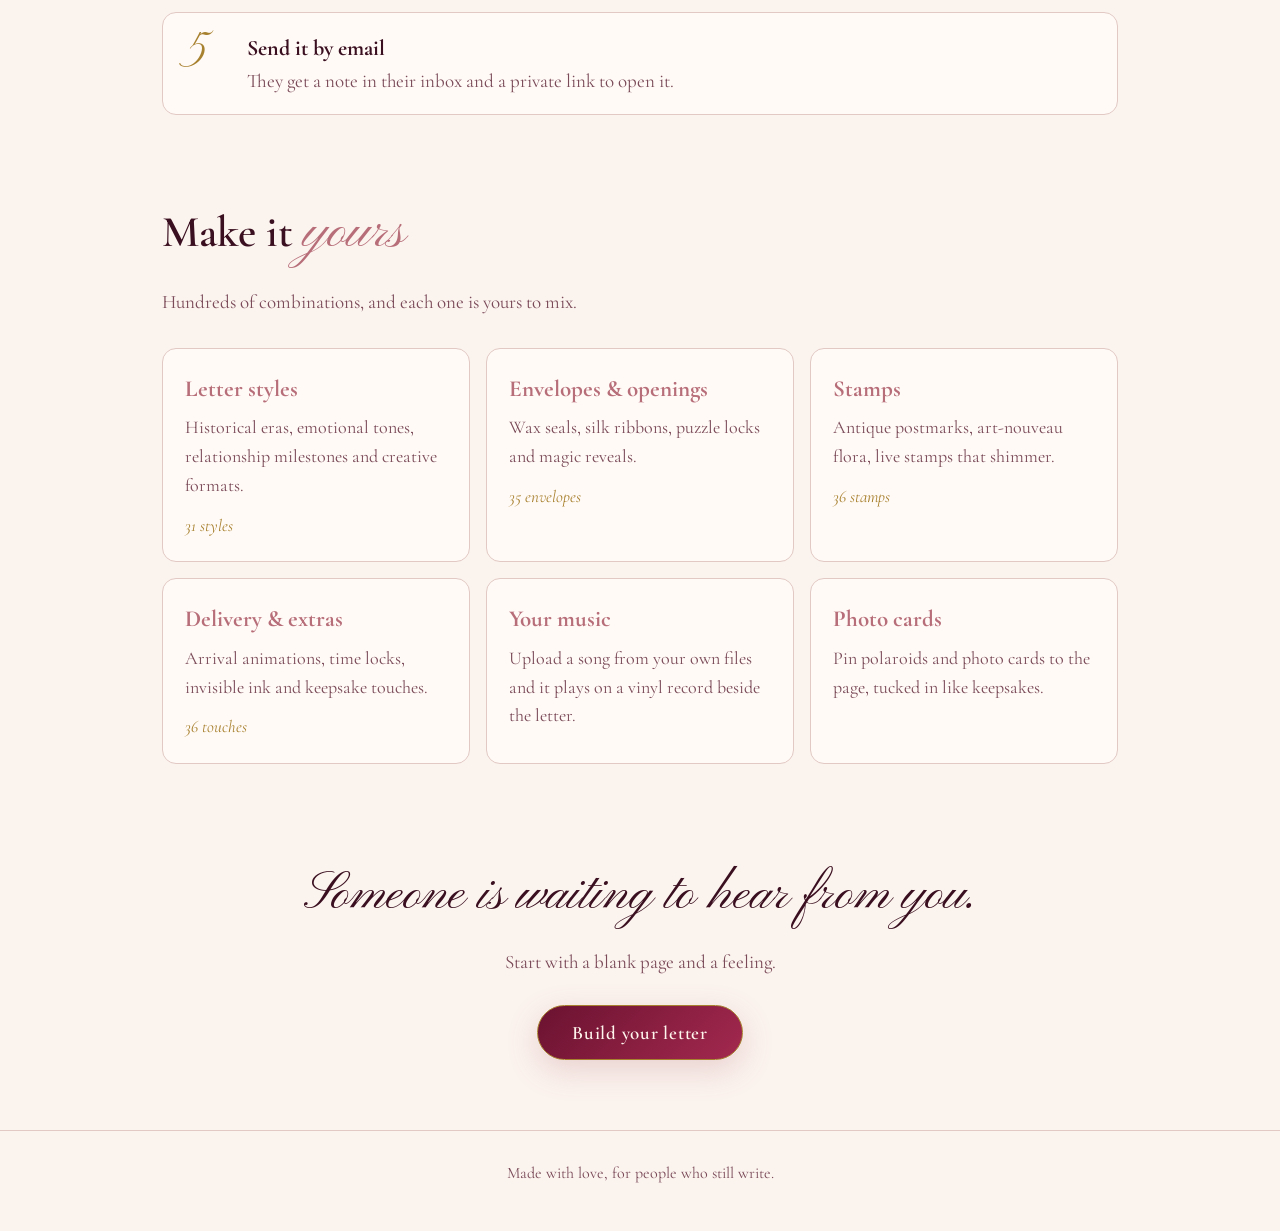
==== commit d5ea906f: "Update index.html" ====
--- a/index.html
+++ b/index.html
@@ -281,5 +281,9 @@
 </script>
   <script src="preview.js"></script>
   <script src="connect.js"></script>
+  <script src="preview.js"></script>
+<script src="connect.js"></script>
+<script src="config.js"></script>
+<script src="send.js"></script>
 </body>
 </html>
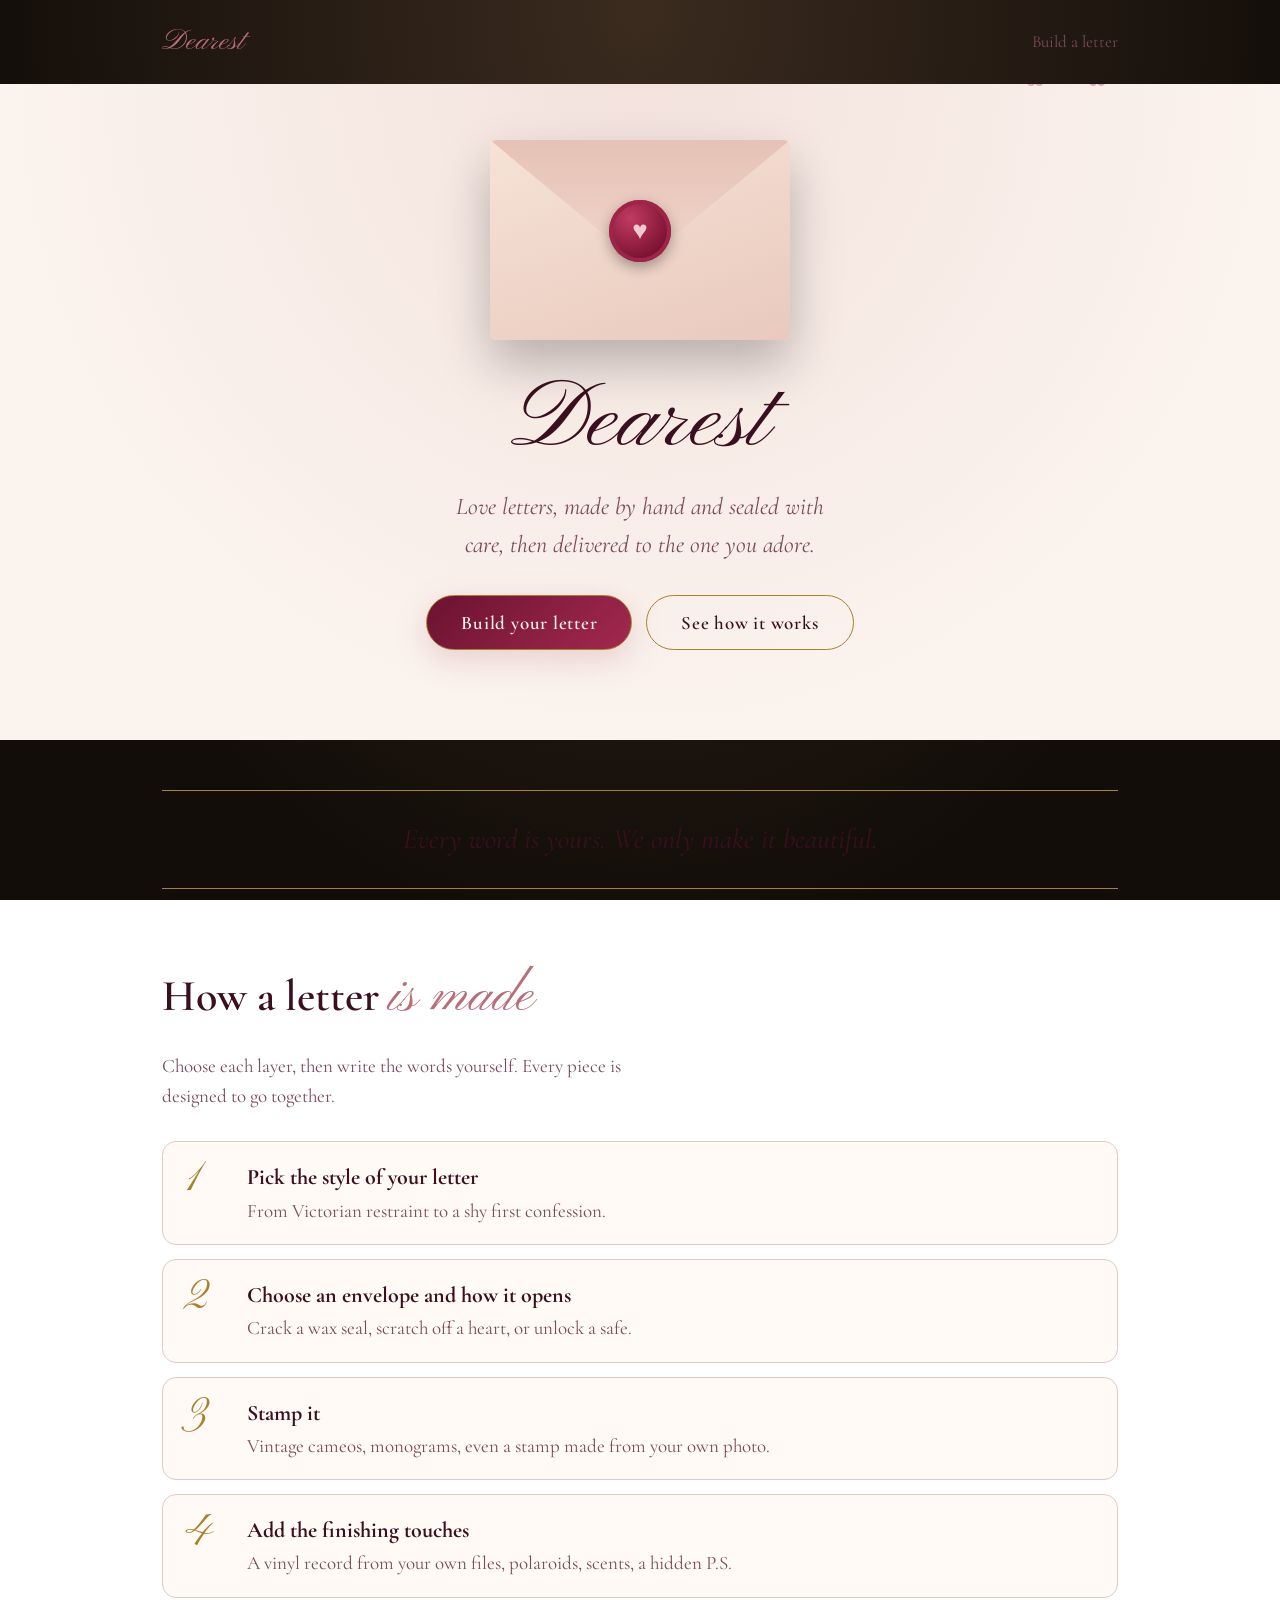
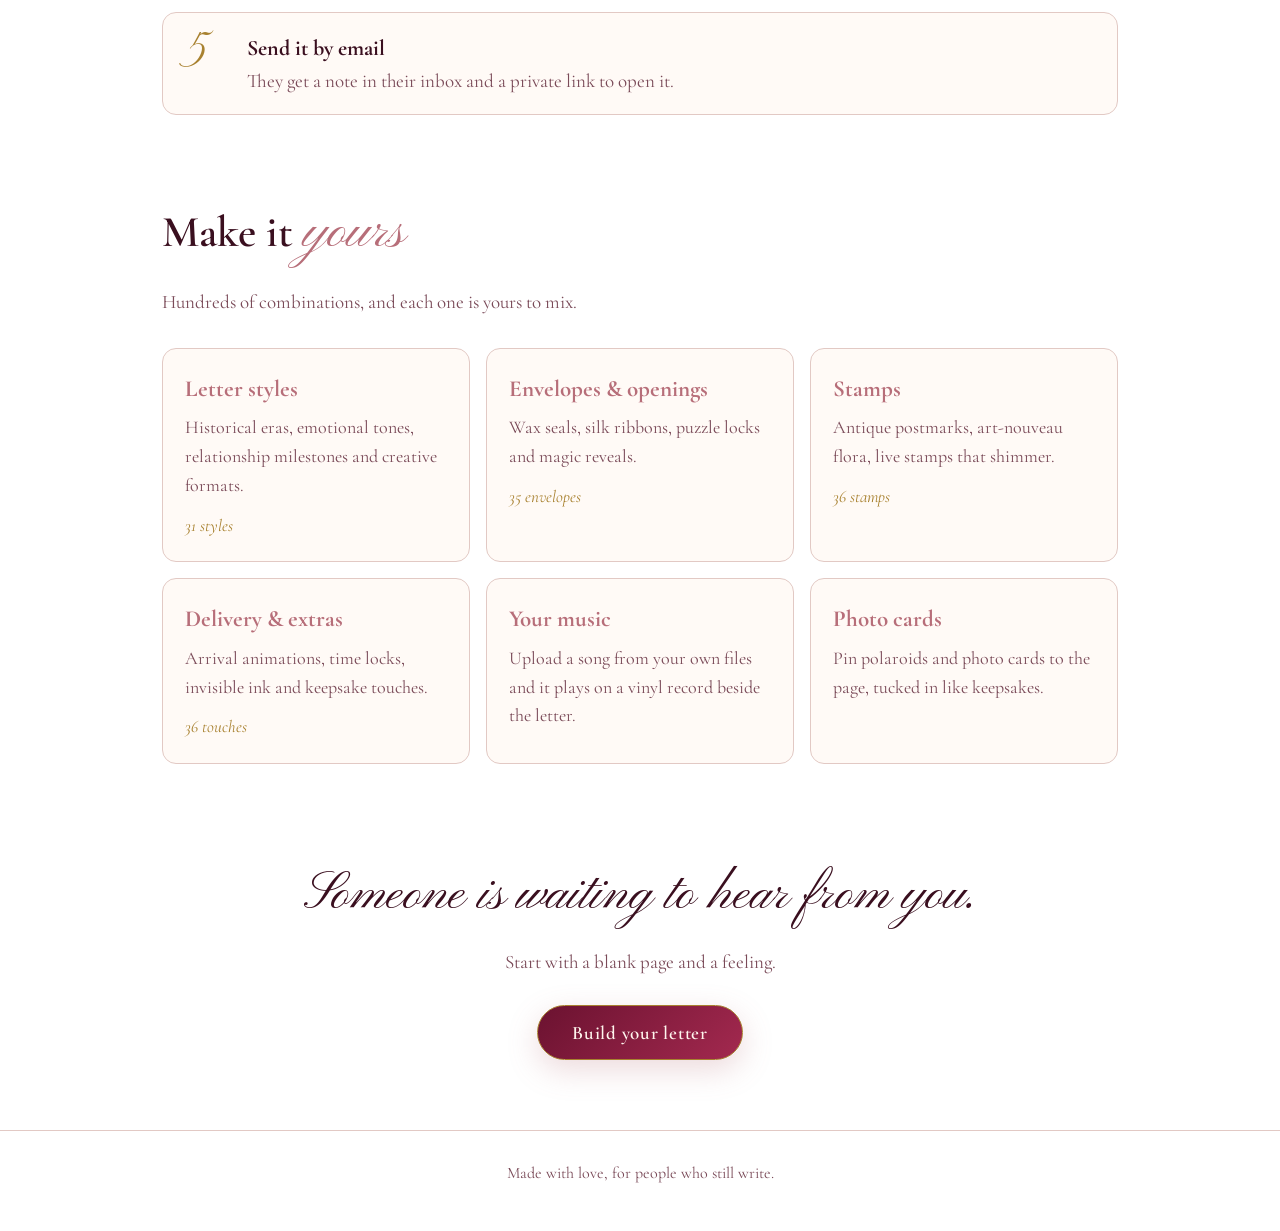
==== commit 3a02e081: "Add themes.js script to index.html" ====
--- a/index.html
+++ b/index.html
@@ -285,5 +285,6 @@
 <script src="connect.js"></script>
 <script src="config.js"></script>
 <script src="send.js"></script>
+  <script src="themes.js"></script> 
 </body>
 </html>
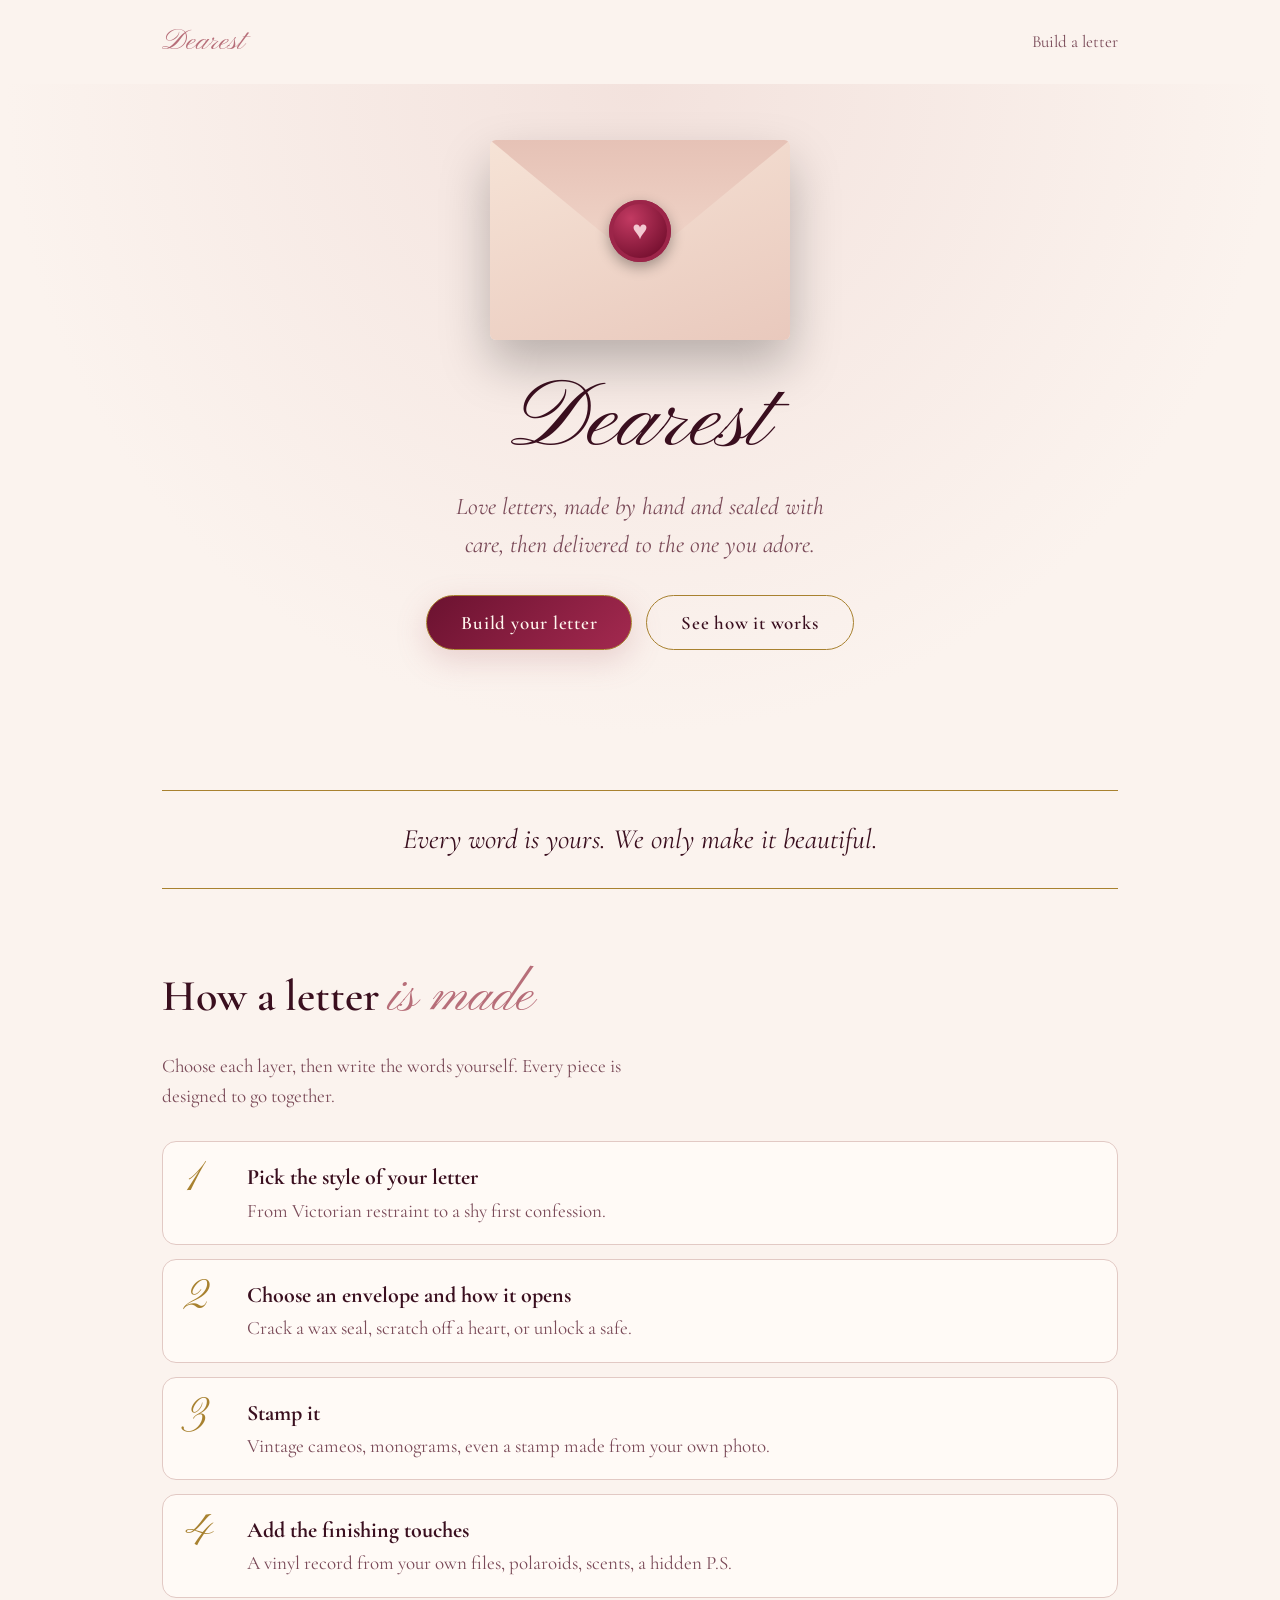
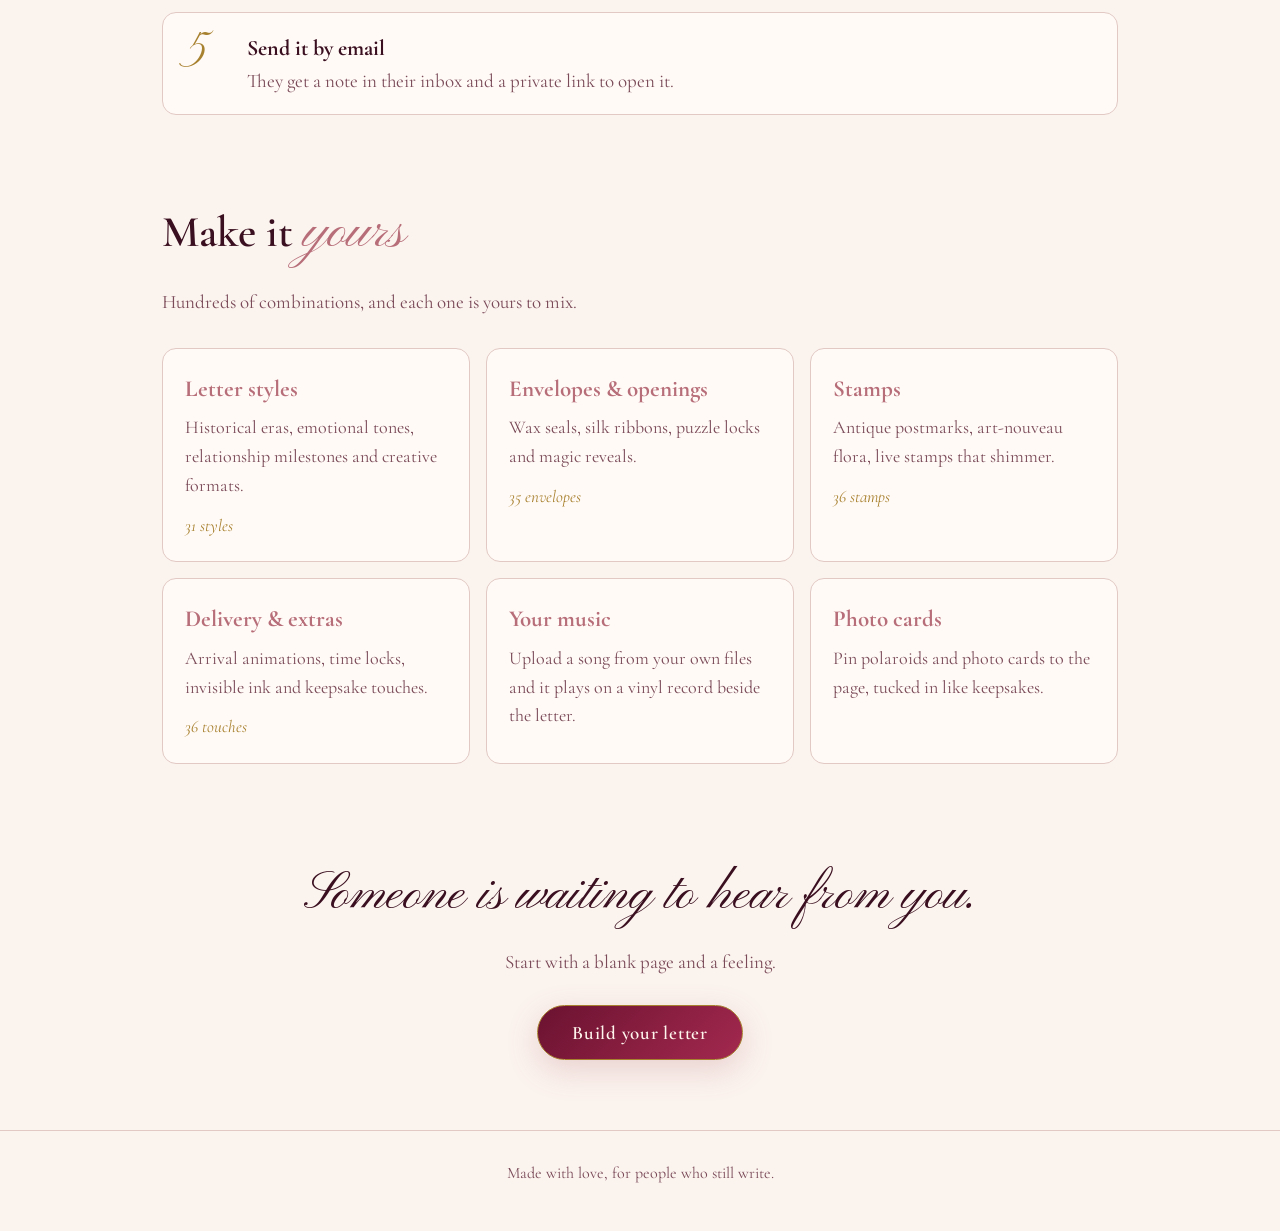
==== commit a4db5c17: "Add customizable paper and rich-text letter editing" ====
--- a/index.html
+++ b/index.html
@@ -6,7 +6,8 @@
 <title>Dearest — Love letters, made by hand</title>
 <link rel="preconnect" href="https://fonts.googleapis.com">
 <link rel="preconnect" href="https://fonts.gstatic.com" crossorigin>
-<link href="https://fonts.googleapis.com/css2?family=Cormorant+Garamond:ital,wght@0,400;0,600;1,400&family=Pinyon+Script&display=swap" rel="stylesheet">
+<link href="https://fonts.googleapis.com/css2?family=Caveat:wght@400;500;600&family=Cormorant+Garamond:ital,wght@0,400;0,600;1,400&family=Pinyon+Script&display=swap" rel="stylesheet">
+<link rel="stylesheet" href="paper-styles.css">
 <style>
 :root{
   --bg:#fbf3ee; --bg2:#f3e2dd; --ink:#3a0f1f; --muted:#7a4a58;
@@ -203,14 +204,78 @@
     </details>
 
     <details class="panel">
-      <summary><span class="num script">6</span><span class="t"><b>Write your words</b><small>Only you can write this part</small></span><span class="chev">›</span></summary>
-      <div class="body">
-        <textarea placeholder="My dearest…" aria-label="Your letter"></textarea>
-      </div>
-    </details>
-
-    <details class="panel">
-      <summary><span class="num script">7</span><span class="t"><b>Send by email</b><small>Their inbox, your private link</small></span><span class="chev">›</span></summary>
+      <summary><span class="num script">6</span><span class="t"><b>Choose Your Paper</b><small>Find a sheet that feels like your words</small></span><span class="chev">›</span></summary>
+      <div class="body paper-body">
+        <div class="paper-current" aria-live="polite">
+          <span class="paper-current-kicker">Your selected paper</span>
+          <strong id="paper-current-name">Original Dearest paper</strong>
+        </div>
+        <p id="paper-contrast-status" class="paper-contrast-status" role="status">Default ink is checked for comfortable contrast. Your own colours stay unchanged.</p>
+        <div id="paper-categories" class="paper-categories" role="tablist" aria-label="Paper categories"></div>
+        <div id="paper-gallery" class="paper-gallery" role="group" aria-label="Choose a paper"></div>
+        <div class="paper-actions">
+          <button class="paper-text-button" id="paper-reset" type="button">Reset to original paper</button>
+          <button class="paper-suggestion-button" id="apply-paper-suggestion" type="button">Use suggested font &amp; ink</button>
+        </div>
+        <p class="paper-suggestion-note">The paper changes the sheet only. Apply its suggested font and ink to selected text or new words at your cursor.</p>
+      </div>
+    </details>
+
+    <details class="panel" open>
+      <summary><span class="num script">7</span><span class="t"><b>Write your words</b><small>Only you can write this part</small></span><span class="chev">›</span></summary>
+      <div class="body">
+        <div id="letter-toolbar" class="letter-toolbar" role="toolbar" aria-label="Letter formatting">
+          <div class="toolbar-group" aria-label="Text style">
+            <button type="button" data-rte-command="bold" aria-label="Bold" title="Bold"><strong>B</strong></button>
+            <button type="button" data-rte-command="italic" aria-label="Italic" title="Italic"><em>I</em></button>
+            <button type="button" data-rte-command="underline" aria-label="Underline" title="Underline"><u>U</u></button>
+            <button type="button" data-rte-command="strikeThrough" aria-label="Strikethrough" title="Strikethrough"><s>S</s></button>
+          </div>
+          <label class="toolbar-select-label"><span class="sr-only">Font family</span>
+            <select data-rte-command="fontName" aria-label="Font family">
+              <option value="Cormorant Garamond">Cormorant</option><option value="Georgia">Georgia</option><option value="Pinyon Script">Pinyon Script</option><option value="Caveat">Caveat</option><option value="Palatino Linotype">Palatino</option><option value="Verdana">Verdana</option>
+            </select>
+          </label>
+          <label class="toolbar-select-label"><span class="sr-only">Font size</span>
+            <select data-rte-command="fontSize" aria-label="Font size">
+              <option value="3">Normal</option><option value="2">Small</option><option value="4">Large</option><option value="5">Larger</option><option value="6">Very large</option>
+            </select>
+          </label>
+          <div class="toolbar-group" aria-label="Ink and highlight">
+            <label class="color-control" title="Ink color"><span aria-hidden="true">A</span><input type="color" value="#3a0f1f" data-rte-color="foreColor" aria-label="Ink color"></label>
+            <label class="color-control highlight-control" title="Highlight color"><span aria-hidden="true">H</span><input type="color" value="#f2d77b" data-rte-color="hiliteColor" aria-label="Highlight color"></label>
+          </div>
+          <div class="toolbar-group" aria-label="Paragraph alignment">
+            <button type="button" data-rte-command="justifyLeft" aria-label="Align left" title="Align left">L</button>
+            <button type="button" data-rte-command="justifyCenter" aria-label="Align centre" title="Align centre">C</button>
+            <button type="button" data-rte-command="justifyRight" aria-label="Align right" title="Align right">R</button>
+          </div>
+          <label class="toolbar-select-label toolbar-format-label"><span class="sr-only">Paragraph style</span>
+            <select data-rte-command="formatBlock" aria-label="Paragraph style">
+              <option value="p">Paragraph</option><option value="h1">Heading 1</option><option value="h2">Heading 2</option><option value="h3">Heading 3</option><option value="blockquote">Quote</option>
+            </select>
+          </label>
+          <div class="toolbar-group" aria-label="Lists">
+            <button type="button" data-rte-command="insertOrderedList" aria-label="Numbered list" title="Numbered list">1.</button>
+            <button type="button" data-rte-command="insertUnorderedList" aria-label="Bulleted list" title="Bulleted list">•</button>
+          </div>
+          <div class="toolbar-group toolbar-history" aria-label="Editing history">
+            <button type="button" data-rte-command="lineBreak" aria-label="Insert line break" title="Line break">↵</button>
+            <button type="button" data-rte-command="undo" aria-label="Undo" title="Undo">↶</button>
+            <button type="button" data-rte-command="redo" aria-label="Redo" title="Redo">↷</button>
+          </div>
+        </div>
+        <div id="letter-editor" class="letter-editor" contenteditable="true" role="textbox" aria-multiline="true" aria-label="Your letter" data-placeholder="My dearest…"></div>
+        <textarea class="letter-compatibility" aria-hidden="true" tabindex="-1" hidden></textarea>
+        <section id="letter-live-preview" class="letter-live-preview" aria-label="Live letter preview">
+          <div class="live-preview-heading"><span>On the page</span><span class="live-preview-rule" aria-hidden="true"></span></div>
+          <article id="letter-live-content" class="letter-live-content"></article>
+        </section>
+      </div>
+    </details>
+
+    <details class="panel">
+      <summary><span class="num script">8</span><span class="t"><b>Send by email</b><small>Their inbox, your private link</small></span><span class="chev">›</span></summary>
       <div class="body">
         <input type="text" placeholder="Their name" aria-label="Recipient name">
         <input type="email" placeholder="Their email address" aria-label="Recipient email">
@@ -279,12 +344,12 @@
   });
 })();
 </script>
-  <script src="preview.js"></script>
-  <script src="connect.js"></script>
-  <script src="preview.js"></script>
+<script src="config.js"></script>
+<script src="paper-presets.js"></script>
+<script src="rich-text.js"></script>
+<script src="paper-ui.js"></script>
+<script src="preview.js"></script>
 <script src="connect.js"></script>
-<script src="config.js"></script>
 <script src="send.js"></script>
-  <script src="themes.js"></script> 
 </body>
 </html>
--- a/paper-styles.css
+++ b/paper-styles.css
@@ -0,0 +1,231 @@
+/* Dearest paper gallery and letter-writing surface */
+.paper-body{color:var(--muted)}
+.paper-current{display:grid;gap:2px;margin:0 0 16px;padding:12px 14px;border-left:3px solid var(--gold);background:linear-gradient(100deg,var(--bg2),transparent 82%);border-radius:0 10px 10px 0}
+.paper-current-kicker{font:600 12px/1.2 "Cormorant Garamond",Georgia,serif;letter-spacing:.12em;text-transform:uppercase;color:var(--muted)}
+#paper-current-name{font-size:21px;line-height:1.25;color:var(--ink);font-weight:600}
+.paper-categories{display:flex;gap:7px;overflow-x:auto;padding:2px 1px 9px;margin:0 0 10px;scrollbar-width:thin}
+.paper-category{flex:0 0 auto;border:1px solid var(--line);border-radius:999px;padding:7px 12px;background:var(--bg);color:var(--muted);font:600 14px/1.2 "Cormorant Garamond",Georgia,serif;cursor:pointer;transition:background .18s,color .18s,border-color .18s}
+.paper-category[aria-selected="true"]{background:var(--wine);border-color:var(--gold);color:var(--btn-text)}
+.paper-gallery{display:grid;grid-template-columns:repeat(3,minmax(0,1fr));gap:9px}
+.paper-card{min-width:0;padding:7px;border:1px solid var(--line);border-radius:12px;text-align:left;background:var(--card);color:var(--ink);font:inherit;cursor:pointer;transition:border-color .18s,transform .18s,box-shadow .18s}
+.paper-card:hover{transform:translateY(-2px);border-color:var(--rose);box-shadow:0 6px 16px #6b123015}
+.paper-card[aria-pressed="true"]{border:2px solid var(--wine);padding:6px;box-shadow:0 0 0 2px var(--gold),0 5px 16px #6b12301a}
+.paper-card:focus-visible,.paper-category:focus-visible,.paper-text-button:focus-visible,.paper-suggestion-button:focus-visible,.letter-toolbar button:focus-visible,.letter-toolbar select:focus-visible,.color-control:focus-within{outline:2px solid var(--gold);outline-offset:2px}
+.paper-thumb{display:block;height:76px;position:relative;overflow:hidden;border-radius:7px;border:1px solid #725b4a30;background-color:var(--thumb-base,#fffaf3);box-shadow:inset 0 0 18px #593c2412}
+.paper-thumb::after{content:"";position:absolute;inset:0;opacity:.52;pointer-events:none;background-image:var(--texture,linear-gradient(125deg,#ffffff15,#71543b08 48%,#ffffff1c))}
+.paper-thumb[data-texture="original"]::after{background-image:radial-gradient(ellipse at 84% 12%,#b76e7913,transparent 34%),repeating-linear-gradient(0deg,#563d2407 0 1px,transparent 1px 4px)}
+.paper-thumb[data-texture="ivory"]::after,.paper-thumb[data-texture="soft-white"]::after{background-image:repeating-linear-gradient(0deg,#6c583306 0 1px,transparent 1px 5px),linear-gradient(130deg,#fff9,#0000 65%)}
+.paper-thumb[data-texture="cream-fibre"]::after,.paper-thumb[data-texture="recycled-fibre"]::after,.paper-thumb[data-texture="rough-fibre"]::after{background-image:repeating-linear-gradient(29deg,transparent 0 8px,#67533b12 9px,#fff7 10px,transparent 11px 19px),repeating-linear-gradient(103deg,#65533b08 0 1px,transparent 1px 12px)}
+.paper-thumb[data-texture="pink-wash"]::after,.paper-thumb[data-texture="lavender-wash"]::after,.paper-thumb[data-texture="dreamy-grain"]::after{background-image:radial-gradient(ellipse at 20% 85%,#b76e7928,transparent 40%),radial-gradient(ellipse at 85% 15%,#fff9,transparent 47%),repeating-linear-gradient(0deg,#62465e08 0 1px,transparent 1px 5px)}
+.paper-thumb[data-texture="blue-fibre"]::after{background-image:repeating-linear-gradient(17deg,transparent 0 10px,#526b7115 11px,transparent 12px 21px),linear-gradient(130deg,#fff9,transparent)}
+.paper-thumb[data-texture="parchment-edge"]::after,.paper-thumb[data-texture="yellowed"]::after,.paper-thumb[data-texture="manuscript"]::after,.paper-thumb[data-texture="archive-fade"]::after{background-image:radial-gradient(ellipse at center,#0000 46%,#8d602c18 100%),linear-gradient(90deg,#80522a1e,transparent 14%,transparent 84%,#80522a1b),repeating-linear-gradient(0deg,#694b2c08 0 1px,transparent 1px 5px)}
+.paper-thumb[data-texture="journal"]::after,.paper-thumb[data-texture="notebook"]::after,.paper-thumb[data-texture="faint-ruled"]::after,.paper-thumb[data-texture="diary"]::after{background-image:repeating-linear-gradient(0deg,transparent 0 15px,#718ba022 16px,#718ba022 17px,transparent 18px),linear-gradient(90deg,transparent 14%,#bd66701c 14.5%,transparent 15%)}
+.paper-thumb[data-texture="wrinkle"]::after,.paper-thumb[data-texture="fold"]::after{background-image:linear-gradient(137deg,transparent 45%,#644d3014 49%,#fff9 51%,transparent 56%),linear-gradient(36deg,transparent 44%,#644d3010 48%,#fff8 50%,transparent 55%),radial-gradient(ellipse at center,#fff7,transparent 68%)}
+.paper-thumb[data-texture="coffee-light"]::after,.paper-thumb[data-texture="tea-stain"]::after,.paper-thumb[data-texture="brown-edges"]::after,.paper-thumb[data-texture="faded-corners"]::after{background-image:radial-gradient(ellipse at center,#0000 48%,#90623318 100%),radial-gradient(ellipse at 12% 16%,#a16f3c22,transparent 35%),radial-gradient(ellipse at 90% 88%,#a16f3c1e,transparent 32%)}
+.paper-thumb[data-texture="coffee-ring"]::after{background-image:radial-gradient(ellipse at 80% 22%,transparent 0 13px,#85552927 14px 16px,transparent 17px),radial-gradient(ellipse at center,#0000 45%,#865b3115 100%)}
+.paper-thumb[data-texture="pressed-flowers"]::after,.paper-thumb[data-texture="botanical"]::after,.paper-thumb[data-texture="floral-border"]::after{background-image:radial-gradient(ellipse at 15% 18%,#76805430 0 2px,transparent 3px),radial-gradient(ellipse at 20% 23%,#ad6e8230 0 3px,transparent 4px),radial-gradient(ellipse at 84% 82%,#77845c30 0 2px,transparent 3px),linear-gradient(90deg,#81845c18,transparent 13%,transparent 87%,#81845c18)}
+.paper-thumb[data-texture="handwritten-motifs"]::after{background-image:repeating-linear-gradient(155deg,transparent 0 17px,#8d6b7020 18px,#8d6b7020 19px,transparent 20px 37px),linear-gradient(130deg,#fff8,transparent)}
+.paper-thumb[data-texture="watercolour"]::after{background-image:radial-gradient(ellipse at 24% 35%,#b77e6430,transparent 32%),radial-gradient(ellipse at 78% 70%,#82929b26,transparent 38%),repeating-radial-gradient(ellipse at center,#0000 0 3px,#53463808 4px 5px)}
+.paper-thumb[data-texture="linen"]::after{background-image:repeating-linear-gradient(0deg,#71644d12 0 1px,transparent 1px 4px),repeating-linear-gradient(90deg,#71644d12 0 1px,transparent 1px 4px)}
+.paper-thumb[data-texture="floral-border"]::after{background-image:radial-gradient(ellipse at 4% 50%,#a8787b23,transparent 26%),radial-gradient(ellipse at 96% 50%,#a8787b23,transparent 26%),repeating-linear-gradient(0deg,#66504506 0 1px,transparent 1px 5px)}
+.paper-thumb[data-texture="diary"]::after{background-image:radial-gradient(ellipse at 50% 5%,#94663b1d,transparent 38%),repeating-linear-gradient(0deg,transparent 0 13px,#b4866320 14px,transparent 15px 26px)}
+.paper-thumb[data-texture="notebook"]::after{background-image:linear-gradient(90deg,transparent 18%,#bd667044 19%,transparent 20%),repeating-linear-gradient(0deg,transparent 0 12px,#647d9b28 13px,transparent 14px 25px)}
+.paper-card-name{display:block;margin:7px 1px 1px;font-size:15px;line-height:1.18;font-weight:600}
+.paper-card-description{display:block;margin:3px 1px 1px;color:var(--muted);font-size:12px;line-height:1.25}
+.paper-actions{display:flex;align-items:center;justify-content:space-between;gap:8px;flex-wrap:wrap;margin-top:13px}
+.paper-text-button,.paper-suggestion-button{border-radius:999px;padding:7px 12px;font:600 14px/1.2 "Cormorant Garamond",Georgia,serif;cursor:pointer}
+.paper-text-button{border:1px solid var(--line);background:transparent;color:var(--muted)}
+.paper-suggestion-button{border:1px solid var(--gold);background:var(--bg2);color:var(--wine)}
+.paper-suggestion-note{margin:8px 0 0;font-size:13px;line-height:1.3;font-style:italic}
+.paper-contrast-status{margin:0 0 10px;font-size:13px;line-height:1.35;color:var(--muted)}
+.paper-contrast-status.is-warning{color:#8c1d2f;font-weight:600}
+@media(prefers-color-scheme:dark){.paper-contrast-status.is-warning{color:#ffb9c1}}
+:root[data-theme="dark"] .paper-contrast-status.is-warning{color:#ffb9c1}
+.letter-toolbar{display:flex;align-items:center;gap:6px;flex-wrap:wrap;padding:8px;background:var(--bg2);border:1px solid var(--line);border-radius:11px 11px 0 0}
+.toolbar-group{display:flex;align-items:center;gap:3px;padding-right:6px;border-right:1px solid var(--line)}
+.toolbar-group:last-child{border-right:0;padding-right:0}
+.letter-toolbar button{min-width:29px;height:29px;padding:3px 7px;border:1px solid transparent;border-radius:6px;background:transparent;color:var(--ink);font:600 14px/1 "Cormorant Garamond",Georgia,serif;cursor:pointer}
+.letter-toolbar button:hover{background:var(--card);border-color:var(--line)}
+.letter-toolbar select{max-width:118px;height:30px;padding:3px 22px 3px 7px;border:1px solid var(--line);border-radius:6px;background:var(--card);color:var(--ink);font:14px "Cormorant Garamond",Georgia,serif}
+.toolbar-format-label select{max-width:102px}
+.color-control{position:relative;display:grid;place-items:center;width:28px;height:28px;border:1px solid var(--line);border-radius:6px;background:var(--card);color:var(--ink);font:600 15px "Cormorant Garamond",Georgia,serif;cursor:pointer}
+.color-control span{border-bottom:3px solid var(--color-mark,var(--wine));line-height:1}
+.highlight-control span{background:#f2d77b}
+.color-control input{position:absolute;inset:0;width:100%;height:100%;opacity:0;cursor:pointer}
+.letter-editor{min-height:148px;max-height:360px;overflow:auto;padding:15px 16px;border:1px solid var(--line);border-top:0;border-radius:0 0 11px 11px;background:var(--bg);color:var(--ink);font-size:19px;line-height:1.55;outline:none}
+.letter-editor:focus{box-shadow:inset 0 0 0 1px var(--gold)}
+.letter-editor:empty::before{content:attr(data-placeholder);color:var(--muted);opacity:.72;font-style:italic;pointer-events:none}
+.letter-editor p{margin:0 0 .7em}
+.letter-editor h1,.letter-editor h2,.letter-editor h3{margin:.2em 0 .55em;line-height:1.2}
+.letter-editor h1{font-size:1.55em}.letter-editor h3{font-size:1.12em}
+.letter-editor h2{margin:.2em 0 .55em;font-size:1.3em}
+.letter-live-preview{margin-top:14px;padding:11px;background:var(--bg2);border:1px solid var(--line);border-radius:12px}
+.live-preview-heading{display:flex;align-items:center;gap:9px;margin:0 2px 8px;color:var(--muted);font-size:13px;letter-spacing:.1em;text-transform:uppercase}
+.live-preview-rule{height:1px;flex:1;background:var(--line)}
+.letter-live-content{position:relative;min-height:104px;overflow:visible;padding:18px 20px;background-color:var(--paper-base,#fffaf3);color:var(--paper-ink,#3a0f1f);font-family:var(--paper-font,"Cormorant Garamond",Georgia,serif);font-size:18px;line-height:1.55;box-shadow:0 4px 13px #4b281110,inset 0 0 0 1px #725b4a20;border-radius:3px}
+.letter-live-content::before{content:"";position:absolute;inset:0;z-index:0;pointer-events:none;opacity:.5;background-image:var(--live-texture,radial-gradient(ellipse at 84% 12%,#b76e7913,transparent 34%),repeating-linear-gradient(0deg,#563d2407 0 1px,transparent 1px 4px))}
+.letter-live-content>*{position:relative;z-index:1}
+.letter-live-content:empty::after{content:"Your letter will appear here as you write.";color:var(--muted);font-style:italic;opacity:.75}
+.letter-live-content p{margin:0 0 .75em}
+.letter-live-content h1,.letter-live-content h2,.letter-live-content h3{margin:.2em 0 .6em;line-height:1.2;color:inherit}
+.letter-live-content blockquote{margin:0 0 .8em;padding-left:14px;border-left:2px solid var(--gold);font-style:italic}
+.letter-live-content ul,.letter-live-content ol{padding-left:1.5em}
+.letter-live-content[data-texture="original"]::before{background-image:radial-gradient(ellipse at 84% 12%,#b76e7913,transparent 34%),repeating-linear-gradient(0deg,#563d2407 0 1px,transparent 1px 4px)}
+.letter-live-content[data-texture="ivory"]::before,.letter-live-content[data-texture="soft-white"]::before{background-image:repeating-linear-gradient(0deg,#6c583306 0 1px,transparent 1px 5px),linear-gradient(130deg,#fff9,transparent 65%)}
+.letter-live-content[data-texture="cream-fibre"]::before,.letter-live-content[data-texture="recycled-fibre"]::before,.letter-live-content[data-texture="rough-fibre"]::before{background-image:repeating-linear-gradient(29deg,transparent 0 8px,#67533b12 9px,#fff7 10px,transparent 11px 19px),repeating-linear-gradient(103deg,#65533b08 0 1px,transparent 1px 12px)}
+.letter-live-content[data-texture="pink-wash"]::before,.letter-live-content[data-texture="lavender-wash"]::before,.letter-live-content[data-texture="dreamy-grain"]::before{background-image:radial-gradient(ellipse at 20% 85%,#b76e7928,transparent 40%),radial-gradient(ellipse at 85% 15%,#fff9,transparent 47%),repeating-linear-gradient(0deg,#62465e08 0 1px,transparent 1px 5px)}
+.letter-live-content[data-texture="blue-fibre"]::before{background-image:repeating-linear-gradient(17deg,transparent 0 10px,#526b7115 11px,transparent 12px 21px),linear-gradient(130deg,#fff9,transparent)}
+.letter-live-content[data-texture="parchment-edge"]::before,.letter-live-content[data-texture="yellowed"]::before,.letter-live-content[data-texture="manuscript"]::before,.letter-live-content[data-texture="archive-fade"]::before{background-image:radial-gradient(ellipse at center,#0000 46%,#8d602c18 100%),linear-gradient(90deg,#80522a1e,transparent 14%,transparent 84%,#80522a1b),repeating-linear-gradient(0deg,#694b2c08 0 1px,transparent 1px 5px)}
+.letter-live-content[data-texture="journal"]::before,.letter-live-content[data-texture="notebook"]::before,.letter-live-content[data-texture="faint-ruled"]::before,.letter-live-content[data-texture="diary"]::before{background-image:repeating-linear-gradient(0deg,transparent 0 15px,#718ba022 16px,#718ba022 17px,transparent 18px),linear-gradient(90deg,transparent 14%,#bd66701c 14.5%,transparent 15%)}
+.letter-live-content[data-texture="wrinkle"]::before,.letter-live-content[data-texture="fold"]::before{background-image:linear-gradient(137deg,transparent 45%,#644d3014 49%,#fff9 51%,transparent 56%),linear-gradient(36deg,transparent 44%,#644d3010 48%,#fff8 50%,transparent 55%),radial-gradient(ellipse at center,#fff7,transparent 68%)}
+.letter-live-content[data-texture="coffee-light"]::before,.letter-live-content[data-texture="tea-stain"]::before,.letter-live-content[data-texture="brown-edges"]::before,.letter-live-content[data-texture="faded-corners"]::before{background-image:radial-gradient(ellipse at center,#0000 48%,#90623318 100%),radial-gradient(ellipse at 12% 16%,#a16f3c22,transparent 35%),radial-gradient(ellipse at 90% 88%,#a16f3c1e,transparent 32%)}
+.letter-live-content[data-texture="coffee-ring"]::before{background-image:radial-gradient(ellipse at 80% 22%,transparent 0 26px,#85552927 27px 30px,transparent 31px),radial-gradient(ellipse at center,#0000 45%,#865b3115 100%)}
+.letter-live-content[data-texture="pressed-flowers"]::before,.letter-live-content[data-texture="botanical"]::before,.letter-live-content[data-texture="floral-border"]::before{background-image:radial-gradient(ellipse at 15% 18%,#76805430 0 2px,transparent 3px),radial-gradient(ellipse at 20% 23%,#ad6e8230 0 3px,transparent 4px),radial-gradient(ellipse at 84% 82%,#77845c30 0 2px,transparent 3px),linear-gradient(90deg,#81845c18,transparent 13%,transparent 87%,#81845c18)}
+.letter-live-content[data-texture="handwritten-motifs"]::before{background-image:repeating-linear-gradient(155deg,transparent 0 17px,#8d6b7020 18px,#8d6b7020 19px,transparent 20px 37px),linear-gradient(130deg,#fff8,transparent)}
+.letter-live-content[data-texture="watercolour"]::before{background-image:radial-gradient(ellipse at 24% 35%,#b77e6430,transparent 32%),radial-gradient(ellipse at 78% 70%,#82929b26,transparent 38%),repeating-radial-gradient(ellipse at center,#0000 0 3px,#53463808 4px 5px)}
+.letter-live-content[data-texture="linen"]::before{background-image:repeating-linear-gradient(0deg,#71644d12 0 1px,transparent 1px 4px),repeating-linear-gradient(90deg,#71644d12 0 1px,transparent 1px 4px)}
+.sr-only{position:absolute;width:1px;height:1px;padding:0;margin:-1px;overflow:hidden;clip:rect(0,0,0,0);white-space:nowrap;border:0}
+.letter-compatibility{display:none!important}
+@media(max-width:600px){
+  .paper-gallery{grid-template-columns:repeat(2,minmax(0,1fr));gap:7px}
+  .paper-thumb{height:68px}
+  .paper-card-description{font-size:11px}
+  .paper-actions{align-items:stretch}
+  .paper-actions button{flex:1}
+  .letter-toolbar{gap:5px;padding:7px}
+  .letter-toolbar select{max-width:105px;font-size:13px}
+  .toolbar-format-label select{max-width:94px}
+  .letter-editor{min-height:132px;font-size:18px}
+  .letter-live-content{padding:15px 14px;font-size:17px}
+}
+@media(prefers-reduced-motion:reduce){
+  .paper-category,.paper-card{transition:none}
+}
+
+/* Physical paper presentation. All textures are local CSS gradients, so they
+   remain available offline and naturally fall back to the preset's paper base. */
+.paper-sheet{
+  position:relative;
+  isolation:isolate;
+  overflow:visible;
+  border-radius:3px;
+  background-color:var(--paper-base,#fffaf3);
+  color:var(--paper-ink,#3a0f1f);
+  box-shadow:0 18px 42px #00000038,0 2px 7px #00000025;
+}
+.paper-sheet::before{
+  content:"";
+  position:absolute;
+  inset:0;
+  z-index:0;
+  pointer-events:none;
+  border-radius:inherit;
+  opacity:.44;
+  background-image:
+    radial-gradient(ellipse at 18% 8%,#ffffff45,transparent 38%),
+    radial-gradient(ellipse at 82% 96%,#7052340b,transparent 40%),
+    repeating-linear-gradient(0deg,#604a3506 0 1px,transparent 1px 5px);
+}
+.paper-sheet::after{
+  content:"";
+  position:absolute;
+  inset:0;
+  z-index:0;
+  pointer-events:none;
+  border-radius:inherit;
+  opacity:.35;
+  box-shadow:inset 0 0 0 1px #6f513013,inset 0 0 24px #87623a0d;
+  background-image:
+    radial-gradient(ellipse at 0 0,#8b613012,transparent 17%),
+    radial-gradient(ellipse at 100% 0,#8b61300e,transparent 15%),
+    radial-gradient(ellipse at 0 100%,#8b61300e,transparent 15%),
+    radial-gradient(ellipse at 100% 100%,#8b613012,transparent 17%),
+    url("data:image/svg+xml,%3Csvg xmlns='http://www.w3.org/2000/svg' viewBox='0 0 160 160'%3E%3Cfilter id='n'%3E%3CfeTurbulence type='fractalNoise' baseFrequency='.8' numOctaves='2' seed='4' stitchTiles='stitch'/%3E%3C/filter%3E%3Crect width='100%25' height='100%25' filter='url(%23n)' opacity='.12'/%3E%3C/svg%3E");
+  background-size:auto,auto,auto,auto,160px 160px;
+  background-repeat:no-repeat,no-repeat,no-repeat,no-repeat,repeat;
+}
+.paper-sheet>*{position:relative;z-index:1}
+.paper-sheet[data-texture="ivory"]::before,
+.paper-sheet[data-texture="soft-white"]::before{
+  background-image:repeating-linear-gradient(0deg,#6c583306 0 1px,transparent 1px 6px),linear-gradient(130deg,#fff8,transparent 65%),radial-gradient(ellipse at 85% 80%,#806b4a0a,transparent 36%);
+}
+.paper-sheet[data-texture="cream-fibre"]::before,
+.paper-sheet[data-texture="recycled-fibre"]::before,
+.paper-sheet[data-texture="rough-fibre"]::before{
+  background-image:repeating-linear-gradient(29deg,transparent 0 12px,#67533b12 13px,#fff8 14px,transparent 15px 28px),repeating-linear-gradient(103deg,#65533b0a 0 1px,transparent 1px 17px),radial-gradient(ellipse at 50% 50%,#fff7,transparent 72%);
+}
+.paper-sheet[data-texture="pink-wash"]::before,
+.paper-sheet[data-texture="lavender-wash"]::before,
+.paper-sheet[data-texture="dreamy-grain"]::before{
+  background-image:radial-gradient(ellipse at 15% 82%,#b76e791c,transparent 42%),radial-gradient(ellipse at 88% 12%,#fff9,transparent 48%),repeating-linear-gradient(0deg,#62465e07 0 1px,transparent 1px 6px);
+}
+.paper-sheet[data-texture="blue-fibre"]::before{
+  background-image:repeating-linear-gradient(17deg,transparent 0 13px,#526b7112 14px,transparent 15px 28px),linear-gradient(130deg,#fff8,transparent 62%),radial-gradient(ellipse at 100% 100%,#4059610c,transparent 42%);
+}
+.paper-sheet[data-texture="parchment-edge"]::before,
+.paper-sheet[data-texture="yellowed"]::before,
+.paper-sheet[data-texture="manuscript"]::before,
+.paper-sheet[data-texture="archive-fade"]::before{
+  background-image:radial-gradient(ellipse at center,#0000 50%,#8d602c1b 100%),linear-gradient(90deg,#80522a18,transparent 12%,transparent 87%,#80522a17),repeating-linear-gradient(0deg,#694b2c07 0 1px,transparent 1px 6px);
+}
+.paper-sheet[data-texture="journal"]::before,
+.paper-sheet[data-texture="faint-ruled"]::before,
+.paper-sheet[data-texture="diary"]::before{
+  background-image:repeating-linear-gradient(0deg,transparent 0 23px,#718ba01c 24px,#718ba01c 25px,transparent 26px 47px),linear-gradient(90deg,transparent 13%,#bd667018 13.4%,transparent 14%),radial-gradient(ellipse at 50% 0,#ffffff25,transparent 60%);
+}
+.paper-sheet[data-texture="notebook"]::before{
+  background-image:linear-gradient(90deg,transparent 16%,#bd667037 16.3%,transparent 16.8%),repeating-linear-gradient(0deg,transparent 0 22px,#647d9b20 23px,transparent 24px 46px),radial-gradient(ellipse at 50% 50%,#fff7,transparent 70%);
+}
+.paper-sheet[data-texture="wrinkle"]::before,
+.paper-sheet[data-texture="fold"]::before{
+  background-image:linear-gradient(137deg,transparent 45%,#644d3012 49%,#fff9 50%,transparent 55%),linear-gradient(36deg,transparent 43%,#644d3010 47%,#fff8 49%,transparent 54%),radial-gradient(ellipse at 50% 50%,#fff7,transparent 68%);
+}
+.paper-sheet[data-texture="coffee-light"]::before,
+.paper-sheet[data-texture="tea-stain"]::before,
+.paper-sheet[data-texture="brown-edges"]::before,
+.paper-sheet[data-texture="faded-corners"]::before{
+  background-image:radial-gradient(ellipse at center,#0000 48%,#90623317 100%),radial-gradient(ellipse at 12% 16%,#a16f3c1c,transparent 35%),radial-gradient(ellipse at 90% 88%,#a16f3c19,transparent 32%),repeating-linear-gradient(0deg,#6b4b2b06 0 1px,transparent 1px 7px);
+}
+.paper-sheet[data-texture="coffee-ring"]::before{
+  background-image:radial-gradient(ellipse at 86% 17%,transparent 0 7%,#85552920 7.3% 7.8%,transparent 8.2%),radial-gradient(ellipse at 50% 50%,#0000 45%,#865b3112 100%),radial-gradient(ellipse at 15% 90%,#8a5e3210,transparent 36%);
+}
+.paper-sheet[data-texture="pressed-flowers"]::before,
+.paper-sheet[data-texture="botanical"]::before{
+  background-image:radial-gradient(ellipse at 8% 12%,#7680542a 0 2px,transparent 3px),radial-gradient(ellipse at 12% 18%,#ad6e8224 0 3px,transparent 4px),radial-gradient(ellipse at 91% 86%,#77845c28 0 2px,transparent 3px),linear-gradient(90deg,#81845c15,transparent 11%,transparent 89%,#81845c15);
+}
+.paper-sheet[data-texture="floral-border"]::before{
+  background-image:radial-gradient(ellipse at 3% 50%,#a8787b20,transparent 22%),radial-gradient(ellipse at 97% 50%,#a8787b20,transparent 22%),repeating-linear-gradient(0deg,#66504506 0 1px,transparent 1px 6px);
+}
+.paper-sheet[data-texture="handwritten-motifs"]::before{
+  background-image:repeating-linear-gradient(155deg,transparent 0 26px,#8d6b7013 27px,#8d6b7013 28px,transparent 29px 56px),linear-gradient(130deg,#fff8,transparent);
+}
+.paper-sheet[data-texture="watercolour"]::before{
+  background-image:radial-gradient(ellipse at 24% 35%,#b77e6422,transparent 32%),radial-gradient(ellipse at 78% 70%,#82929b20,transparent 38%),repeating-radial-gradient(ellipse at center,#0000 0 5px,#53463807 6px 7px);
+}
+.paper-sheet[data-texture="linen"]::before{
+  background-image:repeating-linear-gradient(0deg,#71644d10 0 1px,transparent 1px 4px),repeating-linear-gradient(90deg,#71644d10 0 1px,transparent 1px 4px),linear-gradient(135deg,#fff8,transparent 60%);
+}
+.paper-sheet[data-edge="deckled"],
+.paper-sheet[data-edge="torn"],
+.paper-sheet[data-edge="rough"]{filter:drop-shadow(0 16px 24px #00000042)}
+.paper-sheet[data-edge="deckled"]{
+  clip-path:polygon(.5% 0,7% .4%,14% 0,22% .5%,31% .1%,40% .4%,49% 0,59% .4%,69% .1%,79% .5%,90% 0,99.5% .4%,100% 8%,99.5% 17%,100% 29%,99.4% 41%,100% 54%,99.5% 67%,100% 80%,99.4% 92%,100% 100%,91% 99.5%,81% 100%,70% 99.5%,59% 100%,47% 99.5%,36% 100%,25% 99.4%,14% 100%,4% 99.5%,0 100%,.5% 89%,0 78%,.5% 64%,0 50%,.5% 36%,0 23%,.6% 10%);
+}
+.paper-sheet[data-edge="torn"]{
+  clip-path:polygon(0 0,.5% 2%,0 4%,.7% 6%,0 8%,.5% 10%,0 12%,.6% 14%,0 16%,.5% 18%,0 20%,.6% 22%,0 24%,.5% 26%,0 28%,.6% 30%,0 32%,.5% 34%,0 36%,.6% 38%,0 40%,.5% 42%,0 44%,.6% 46%,0 48%,.5% 50%,0 52%,.6% 54%,0 56%,.5% 58%,0 60%,.6% 62%,0 64%,.5% 66%,0 68%,.6% 70%,0 72%,.5% 74%,0 76%,.6% 78%,0 80%,.5% 82%,0 84%,.6% 86%,0 88%,.5% 90%,0 92%,.6% 94%,0 96%,.5% 98%,1% 100%,8% 99.4%,16% 100%,25% 99.5%,34% 100%,44% 99.4%,54% 100%,64% 99.5%,74% 100%,84% 99.4%,94% 100%,100% 99%,99.5% 96%,100% 94%,99.4% 92%,100% 90%,99.5% 88%,100% 86%,99.4% 84%,100% 82%,99.5% 80%,100% 78%,99.4% 76%,100% 74%,99.5% 72%,100% 70%,99.4% 68%,100% 66%,99.5% 64%,100% 62%,99.4% 60%,100% 58%,99.5% 56%,100% 54%,99.4% 52%,100% 50%,99.5% 48%,100% 46%,99.4% 44%,100% 42%,99.5% 40%,100% 38%,99.4% 36%,100% 34%,99.5% 32%,100% 30%,99.4% 28%,100% 26%,99.5% 24%,100% 22%,99.4% 20%,100% 18%,99.5% 16%,100% 14%,99.4% 12%,100% 10%,99.5% 8%,100% 6%,99.4% 4%,100% 2%,99% 0);
+}
+.paper-sheet[data-edge="rough"]{
+  clip-path:polygon(0 0,8% .8%,17% 0,26% .6%,36% 0,47% .7%,58% 0,68% .8%,78% 0,89% .6%,100% 0,99.3% 11%,100% 22%,99.2% 34%,100% 47%,99.4% 60%,100% 73%,99.1% 86%,100% 100%,88% 99.2%,77% 100%,65% 99.3%,52% 100%,39% 99.2%,27% 100%,14% 99.3%,0 100%,.8% 87%,0 74%,.7% 61%,0 48%,.8% 35%,0 22%,.7% 10%);
+}
+.paper-sheet[data-edge="deckled"]::after,
+.paper-sheet[data-edge="torn"]::after,
+.paper-sheet[data-edge="rough"]::after{box-shadow:inset 0 0 0 1px #76552c28,inset 0 0 22px #75532d12}
+.letter-live-content h1{font-size:1.65em}
+.letter-live-content h3{font-size:1.12em}
+.letter-live-content small{font-size:.86em}
+@media(max-width:600px){
+  .paper-sheet[data-edge="torn"]{clip-path:none;box-shadow:0 12px 25px #00000036,inset 0 0 0 1px #76552c2b}
+}
+@media(prefers-reduced-motion:reduce){
+  .paper-sheet,.paper-sheet::before,.paper-sheet::after{animation:none;transition:none}
+}
